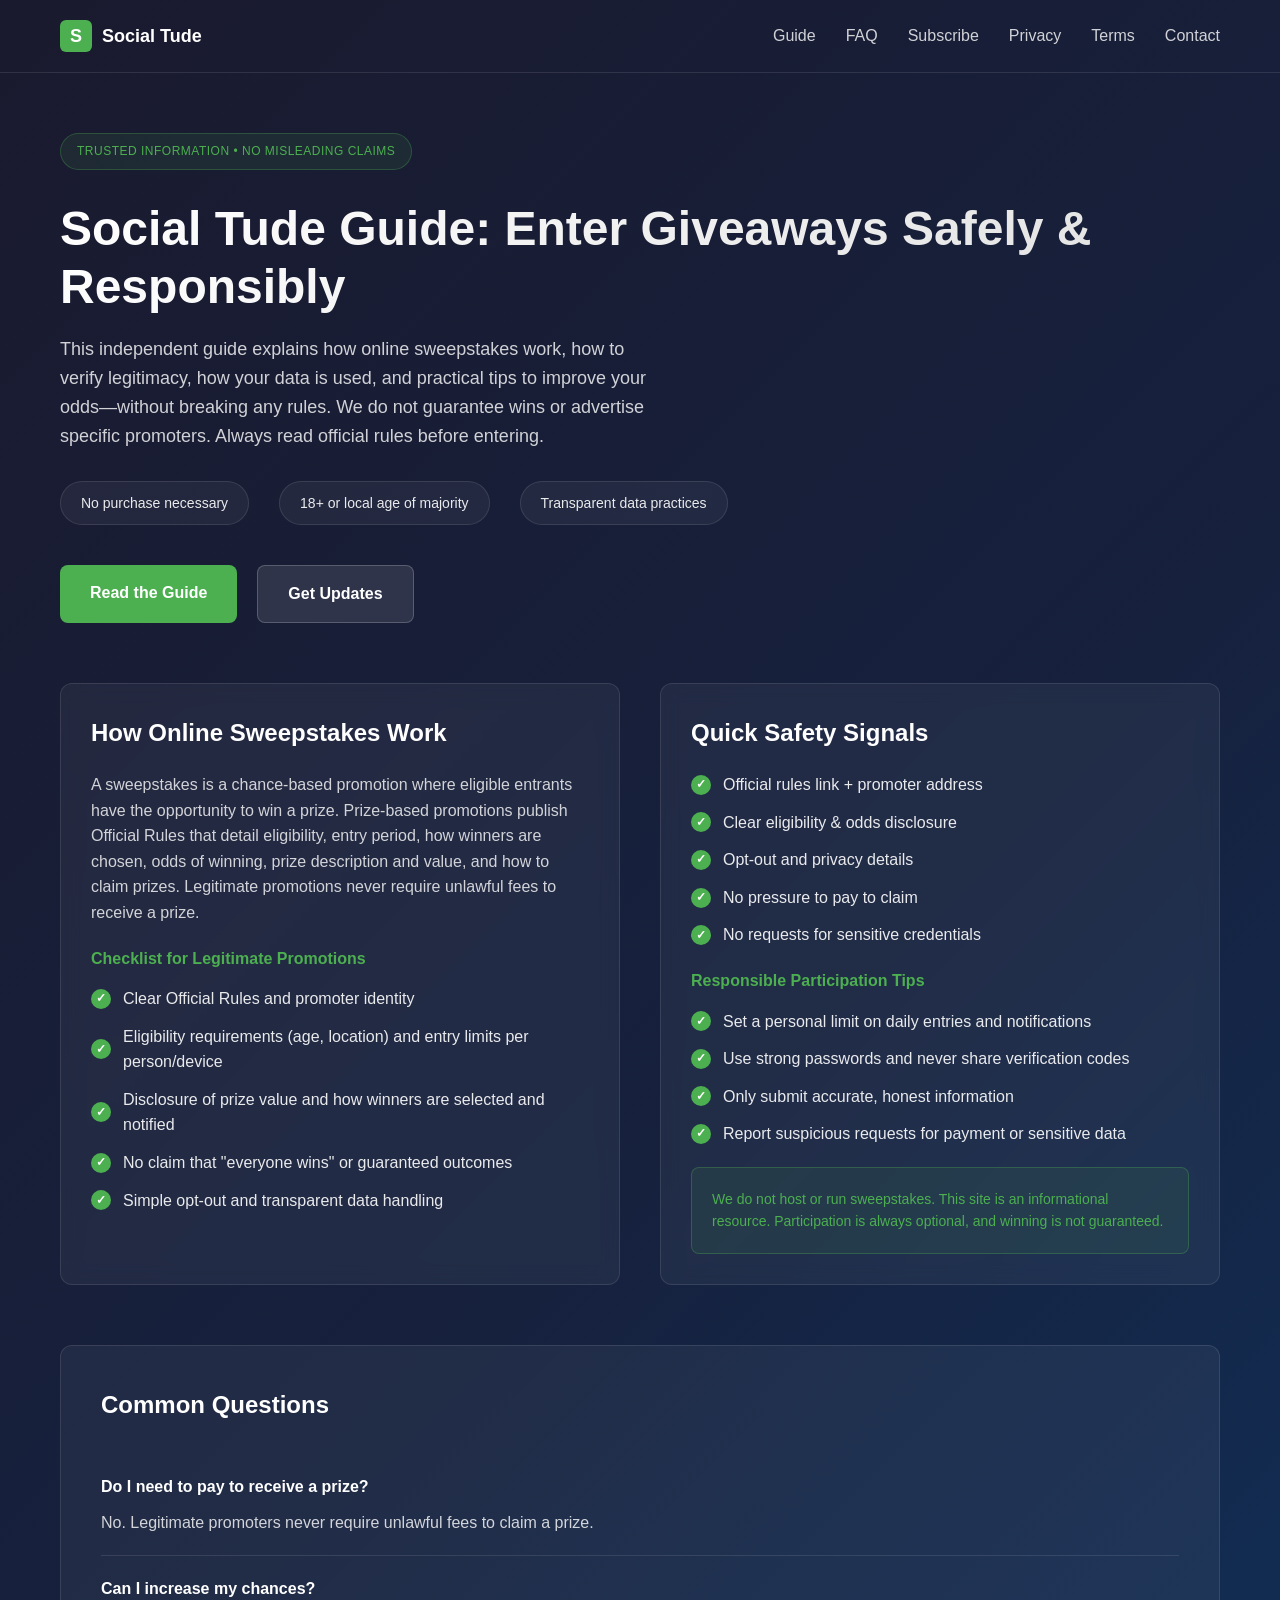
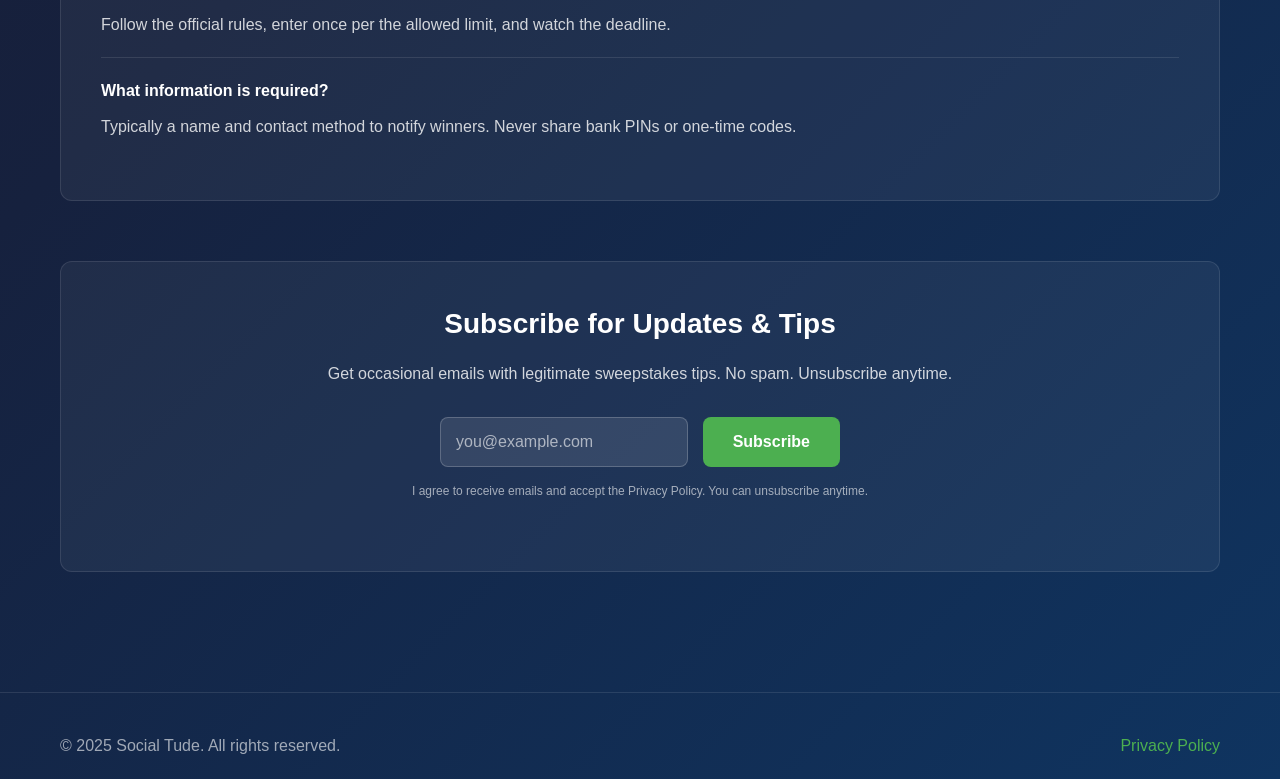
==== index.html @ 3b70cb79 "asdasd" ====
<!DOCTYPE html>
<html lang="en">
<head>
    <meta charset="UTF-8">
    <meta name="viewport" content="width=device-width, initial-scale=1.0">
    <title>Social Tude - Lightning Fast Deals</title>
    <style>
        * {
            margin: 0;
            padding: 0;
            box-sizing: border-box;
        }

        body {
            font-family: -apple-system, BlinkMacSystemFont, 'Segoe UI', Roboto, sans-serif;
            background: linear-gradient(135deg, #1a1a2e 0%, #16213e 50%, #0f3460 100%);
            color: #ffffff;
            line-height: 1.6;
            min-height: 100vh;
        }

        .container {
            max-width: 1200px;
            margin: 0 auto;
            padding: 0 20px;
        }

        /* Header */
        .header {
            padding: 20px 0;
            border-bottom: 1px solid rgba(255,255,255,0.1);
        }

        .nav {
            display: flex;
            justify-content: space-between;
            align-items: center;
            flex-wrap: wrap;
        }

        .logo {
            display: flex;
            align-items: center;
            gap: 10px;
            font-weight: 600;
            font-size: 18px;
        }

        .logo-icon {
            width: 32px;
            height: 32px;
            background: #4CAF50;
            border-radius: 6px;
            display: flex;
            align-items: center;
            justify-content: center;
            font-weight: bold;
            color: white;
        }

        .nav-links {
            display: flex;
            gap: 30px;
            list-style: none;
        }

        .nav-links a {
            color: rgba(255,255,255,0.8);
            text-decoration: none;
            transition: color 0.3s;
        }

        .nav-links a:hover {
            color: #4CAF50;
        }

        /* Main Content */
        .main-content {
            padding: 60px 0;
        }

        .hero-section {
            text-align: left;
            margin-bottom: 50px;
        }

        .trust-badge {
            background: rgba(76, 175, 80, 0.1);
            color: #4CAF50;
            padding: 8px 16px;
            border-radius: 20px;
            font-size: 12px;
            font-weight: 500;
            text-transform: uppercase;
            letter-spacing: 0.5px;
            display: inline-block;
            margin-bottom: 30px;
            border: 1px solid rgba(76, 175, 80, 0.3);
        }

        .hero-title {
            font-size: 48px;
            font-weight: 700;
            line-height: 1.2;
            margin-bottom: 20px;
            background: linear-gradient(135deg, #ffffff 0%, #e0e0e0 100%);
            background-clip: text;
            -webkit-background-clip: text;
            -webkit-text-fill-color: transparent;
        }

        .hero-description {
            font-size: 18px;
            color: rgba(255,255,255,0.8);
            max-width: 600px;
            margin-bottom: 30px;
        }

        .features-row {
            display: flex;
            gap: 30px;
            margin-bottom: 40px;
            flex-wrap: wrap;
        }

        .feature-badge {
            background: rgba(255,255,255,0.05);
            padding: 10px 20px;
            border-radius: 25px;
            border: 1px solid rgba(255,255,255,0.1);
            font-size: 14px;
            color: rgba(255,255,255,0.9);
        }

        .cta-buttons {
            display: flex;
            gap: 20px;
            margin-bottom: 60px;
        }

        .btn {
            padding: 15px 30px;
            border-radius: 8px;
            font-weight: 600;
            text-decoration: none;
            transition: all 0.3s;
            cursor: pointer;
            border: none;
            font-size: 16px;
        }

        .btn-primary {
            background: #4CAF50;
            color: white;
        }

        .btn-primary:hover {
            background: #45a049;
            transform: translateY(-2px);
            box-shadow: 0 10px 20px rgba(76, 175, 80, 0.3);
        }

        .btn-secondary {
            background: rgba(255,255,255,0.1);
            color: white;
            border: 1px solid rgba(255,255,255,0.2);
        }

        .btn-secondary:hover {
            background: rgba(255,255,255,0.2);
            transform: translateY(-2px);
        }

        /* Content Grid */
        .content-grid {
            display: grid;
            grid-template-columns: 1fr 1fr;
            gap: 40px;
            margin-bottom: 60px;
        }

        .content-card {
            background: rgba(255,255,255,0.05);
            border: 1px solid rgba(255,255,255,0.1);
            border-radius: 12px;
            padding: 30px;
            backdrop-filter: blur(10px);
        }

        .content-card h3 {
            font-size: 24px;
            font-weight: 600;
            margin-bottom: 20px;
            color: #ffffff;
        }

        .content-card p {
            color: rgba(255,255,255,0.8);
            margin-bottom: 20px;
        }

        .checklist {
            list-style: none;
            padding: 0;
        }

        .checklist li {
            display: flex;
            align-items: center;
            gap: 12px;
            margin-bottom: 12px;
            color: rgba(255,255,255,0.9);
        }

        .checklist li:before {
            content: "✓";
            background: #4CAF50;
            color: white;
            width: 20px;
            height: 20px;
            border-radius: 50%;
            display: flex;
            align-items: center;
            justify-content: center;
            font-size: 12px;
            font-weight: bold;
            flex-shrink: 0;
        }

        /* FAQ Section */
        .faq-section {
            background: rgba(255,255,255,0.05);
            border-radius: 12px;
            padding: 40px;
            margin-bottom: 60px;
            border: 1px solid rgba(255,255,255,0.1);
        }

        .faq-section h3 {
            font-size: 24px;
            margin-bottom: 30px;
        }

        .faq-item {
            border-bottom: 1px solid rgba(255,255,255,0.1);
            padding: 20px 0;
        }

        .faq-item:last-child {
            border-bottom: none;
        }

        .faq-question {
            font-weight: 600;
            color: #ffffff;
            margin-bottom: 10px;
        }

        .faq-answer {
            color: rgba(255,255,255,0.8);
        }

        /* Newsletter */
        .newsletter {
            background: rgba(255,255,255,0.05);
            border-radius: 12px;
            padding: 40px;
            text-align: center;
            margin-bottom: 60px;
            border: 1px solid rgba(255,255,255,0.1);
        }

        .newsletter h3 {
            font-size: 28px;
            margin-bottom: 15px;
        }

        .newsletter p {
            color: rgba(255,255,255,0.8);
            margin-bottom: 30px;
        }

        .newsletter-form {
            display: flex;
            gap: 15px;
            max-width: 400px;
            margin: 0 auto;
        }

        .newsletter-form input {
            flex: 1;
            padding: 15px;
            border-radius: 8px;
            border: 1px solid rgba(255,255,255,0.2);
            background: rgba(255,255,255,0.1);
            color: white;
            font-size: 16px;
        }

        .newsletter-form input::placeholder {
            color: rgba(255,255,255,0.6);
        }

        /* Footer */
        .footer {
            border-top: 1px solid rgba(255,255,255,0.1);
            padding: 40px 0 20px;
            color: rgba(255,255,255,0.6);
        }

        .footer-content {
            display: flex;
            justify-content: space-between;
            align-items: center;
            flex-wrap: wrap;
            gap: 20px;
        }

        .footer-links {
            display: flex;
            gap: 30px;
        }

        .footer-links a {
            color: #4CAF50;
            text-decoration: none;
        }

        .footer-links a:hover {
            color: #45a049;
        }

        /* Responsive */
        @media (max-width: 768px) {
            .nav-links {
                display: none;
            }
            
            .hero-title {
                font-size: 36px;
            }
            
            .content-grid {
                grid-template-columns: 1fr;
            }
            
            .newsletter-form {
                flex-direction: column;
            }
            
            .footer-content {
                flex-direction: column;
                text-align: center;
            }
        }
    </style>
    <meta name="facebook-domain-verification" content="ei5uowyqv2j2jthwpkhm7txvqyffxb" />
</head>
<body>
    <header class="header">
        <div class="container">
            <nav class="nav">
                <div class="logo">
                    <div class="logo-icon">S</div>
                    <span>Social Tude</span>
                </div>
                <ul class="nav-links">
                    <li><a href="#guide">Guide</a></li>
                    <li><a href="#faq">FAQ</a></li>
                    <li><a href="#subscribe">Subscribe</a></li>
                    <li><a href="#privacy">Privacy</a></li>
                    <li><a href="#terms">Terms</a></li>
                    <li><a href="#contact">Contact</a></li>
                </ul>
            </nav>
        </div>
    </header>

    <main class="main-content">
        <div class="container">
            <section class="hero-section">
                <div class="trust-badge">Trusted Information • No Misleading Claims</div>
                <h1 class="hero-title">Social Tude Guide: Enter Giveaways Safely & Responsibly</h1>
                <p class="hero-description">
                    This independent guide explains how online sweepstakes work, how to verify legitimacy, how your 
                    data is used, and practical tips to improve your odds—without breaking any rules. We do not 
                    guarantee wins or advertise specific promoters. Always read official rules before entering.
                </p>
                
                <div class="features-row">
                    <div class="feature-badge">No purchase necessary</div>
                    <div class="feature-badge">18+ or local age of majority</div>
                    <div class="feature-badge">Transparent data practices</div>
                </div>

                <div class="cta-buttons">
                    <a href="#guide" class="btn btn-primary">Read the Guide</a>
                    <a href="#subscribe" class="btn btn-secondary">Get Updates</a>
                </div>
            </section>

            <div class="content-grid">
                <div class="content-card">
                    <h3>How Online Sweepstakes Work</h3>
                    <p>A sweepstakes is a chance-based promotion where eligible entrants have the opportunity to win a prize. Prize-based promotions publish Official Rules that detail eligibility, entry period, how winners are chosen, odds of winning, prize description and value, and how to claim prizes. Legitimate promotions never require unlawful fees to receive a prize.</p>
                    
                    <h4 style="color: #4CAF50; margin: 20px 0 15px 0;">Checklist for Legitimate Promotions</h4>
                    <ul class="checklist">
                        <li>Clear Official Rules and promoter identity</li>
                        <li>Eligibility requirements (age, location) and entry limits per person/device</li>
                        <li>Disclosure of prize value and how winners are selected and notified</li>
                        <li>No claim that "everyone wins" or guaranteed outcomes</li>
                        <li>Simple opt-out and transparent data handling</li>
                    </ul>
                </div>

                <div class="content-card">
                    <h3>Quick Safety Signals</h3>
                    <ul class="checklist">
                        <li>Official rules link + promoter address</li>
                        <li>Clear eligibility & odds disclosure</li>
                        <li>Opt-out and privacy details</li>
                        <li>No pressure to pay to claim</li>
                        <li>No requests for sensitive credentials</li>
                    </ul>
                    
                    <h4 style="color: #4CAF50; margin: 20px 0 15px 0;">Responsible Participation Tips</h4>
                    <ul class="checklist">
                        <li>Set a personal limit on daily entries and notifications</li>
                        <li>Use strong passwords and never share verification codes</li>
                        <li>Only submit accurate, honest information</li>
                        <li>Report suspicious requests for payment or sensitive data</li>
                    </ul>
                    
                    <div style="background: rgba(76, 175, 80, 0.1); border: 1px solid rgba(76, 175, 80, 0.3); border-radius: 8px; padding: 20px; margin-top: 20px;">
                        <p style="color: #4CAF50; margin: 0; font-size: 14px;">
                            We do not host or run sweepstakes. This site is an informational resource. 
                            Participation is always optional, and winning is not guaranteed.
                        </p>
                    </div>
                </div>
            </div>

            <section class="faq-section">
                <h3>Common Questions</h3>
                
                <div class="faq-item">
                    <div class="faq-question">Do I need to pay to receive a prize?</div>
                    <div class="faq-answer">No. Legitimate promoters never require unlawful fees to claim a prize.</div>
                </div>
                
                <div class="faq-item">
                    <div class="faq-question">Can I increase my chances?</div>
                    <div class="faq-answer">Follow the official rules, enter once per the allowed limit, and watch the deadline.</div>
                </div>
                
                <div class="faq-item">
                    <div class="faq-question">What information is required?</div>
                    <div class="faq-answer">Typically a name and contact method to notify winners. Never share bank PINs or one-time codes.</div>
                </div>
            </section>

            <section class="newsletter" id="subscribe">
                <h3>Subscribe for Updates & Tips</h3>
                <p>Get occasional emails with legitimate sweepstakes tips. No spam. Unsubscribe anytime.</p>
                <form class="newsletter-form">
                    <input type="email" placeholder="you@example.com" required>
                    <button type="submit" class="btn btn-primary">Subscribe</button>
                </form>
                <p style="font-size: 12px; color: rgba(255,255,255,0.6); margin-top: 15px;">
                    I agree to receive emails and accept the Privacy Policy. You can unsubscribe anytime.
                </p>
            </section>
        </div>
    </main>

    <footer class="footer">
        <div class="container">
            <div class="footer-content">
                <div>© 2025 Social Tude. All rights reserved.</div>
                <div class="footer-links">
                    <a href="/privacy">Privacy Policy</a>
                </div>
            </div>
        </div>
    </footer>
</body>
</html>
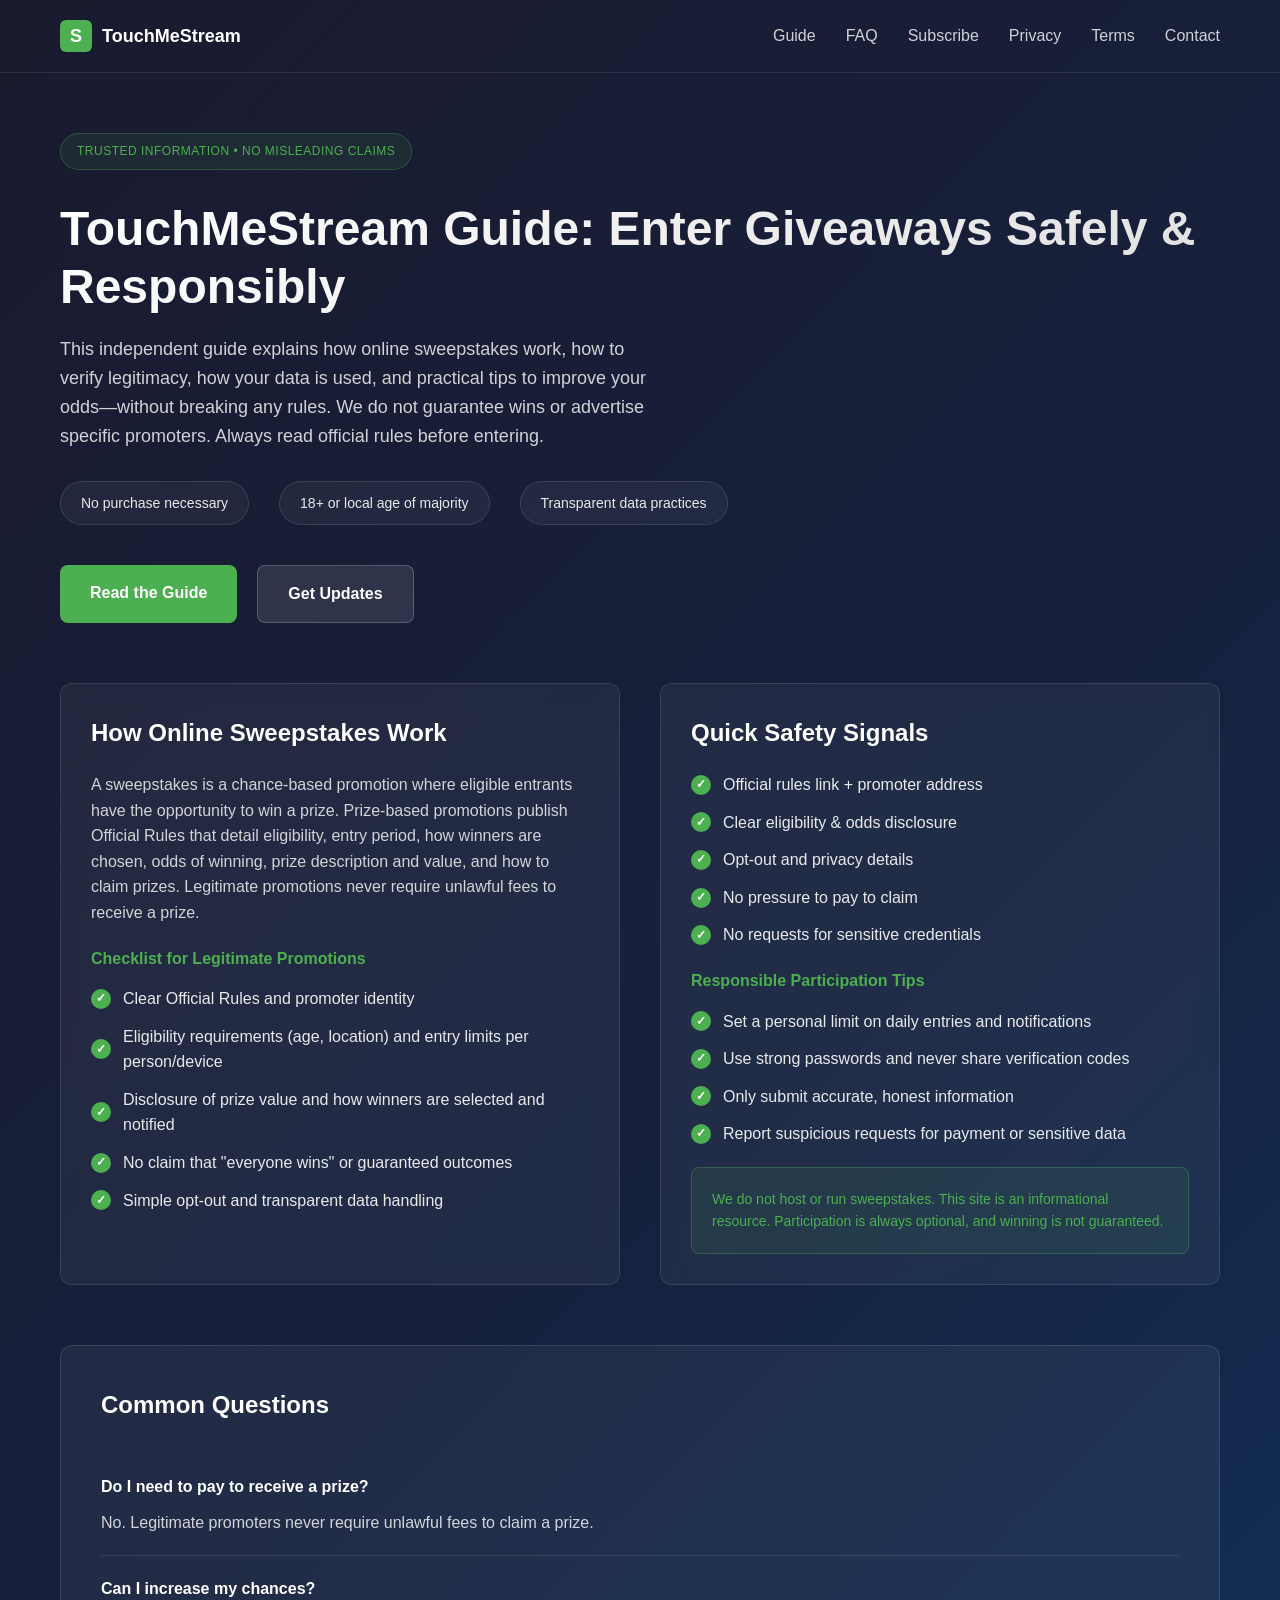
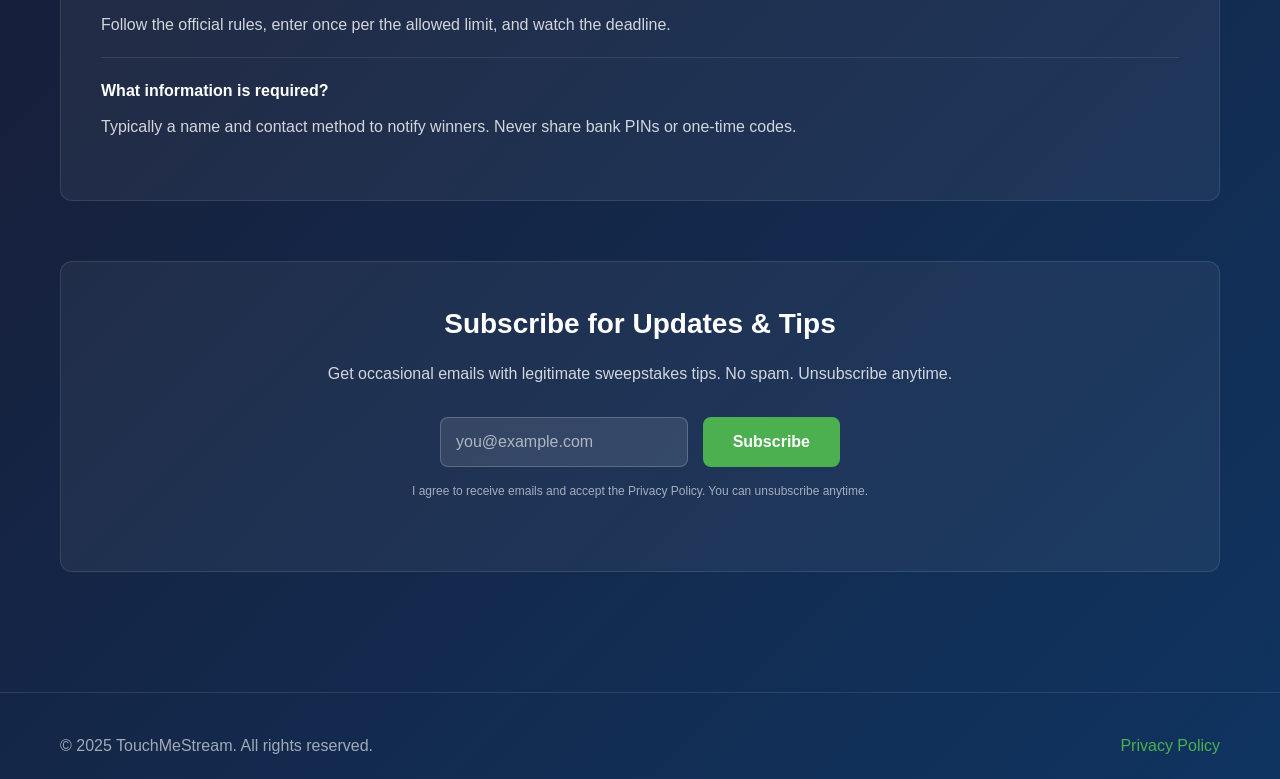
==== commit dd99d221: "asdasd" ====
--- a/index.html
+++ b/index.html
@@ -3,7 +3,7 @@
 <head>
     <meta charset="UTF-8">
     <meta name="viewport" content="width=device-width, initial-scale=1.0">
-    <title>Social Tude - Lightning Fast Deals</title>
+    <title>TouchMeStream - Lightning Fast Deals</title>
     <style>
         * {
             margin: 0;
@@ -362,7 +362,7 @@
             <nav class="nav">
                 <div class="logo">
                     <div class="logo-icon">S</div>
-                    <span>Social Tude</span>
+                    <span>TouchMeStream</span>
                 </div>
                 <ul class="nav-links">
                     <li><a href="#guide">Guide</a></li>
@@ -380,7 +380,7 @@
         <div class="container">
             <section class="hero-section">
                 <div class="trust-badge">Trusted Information • No Misleading Claims</div>
-                <h1 class="hero-title">Social Tude Guide: Enter Giveaways Safely & Responsibly</h1>
+                <h1 class="hero-title">TouchMeStream Guide: Enter Giveaways Safely & Responsibly</h1>
                 <p class="hero-description">
                     This independent guide explains how online sweepstakes work, how to verify legitimacy, how your 
                     data is used, and practical tips to improve your odds—without breaking any rules. We do not 
@@ -477,7 +477,7 @@
     <footer class="footer">
         <div class="container">
             <div class="footer-content">
-                <div>© 2025 Social Tude. All rights reserved.</div>
+                <div>© 2025 TouchMeStream. All rights reserved.</div>
                 <div class="footer-links">
                     <a href="/privacy">Privacy Policy</a>
                 </div>
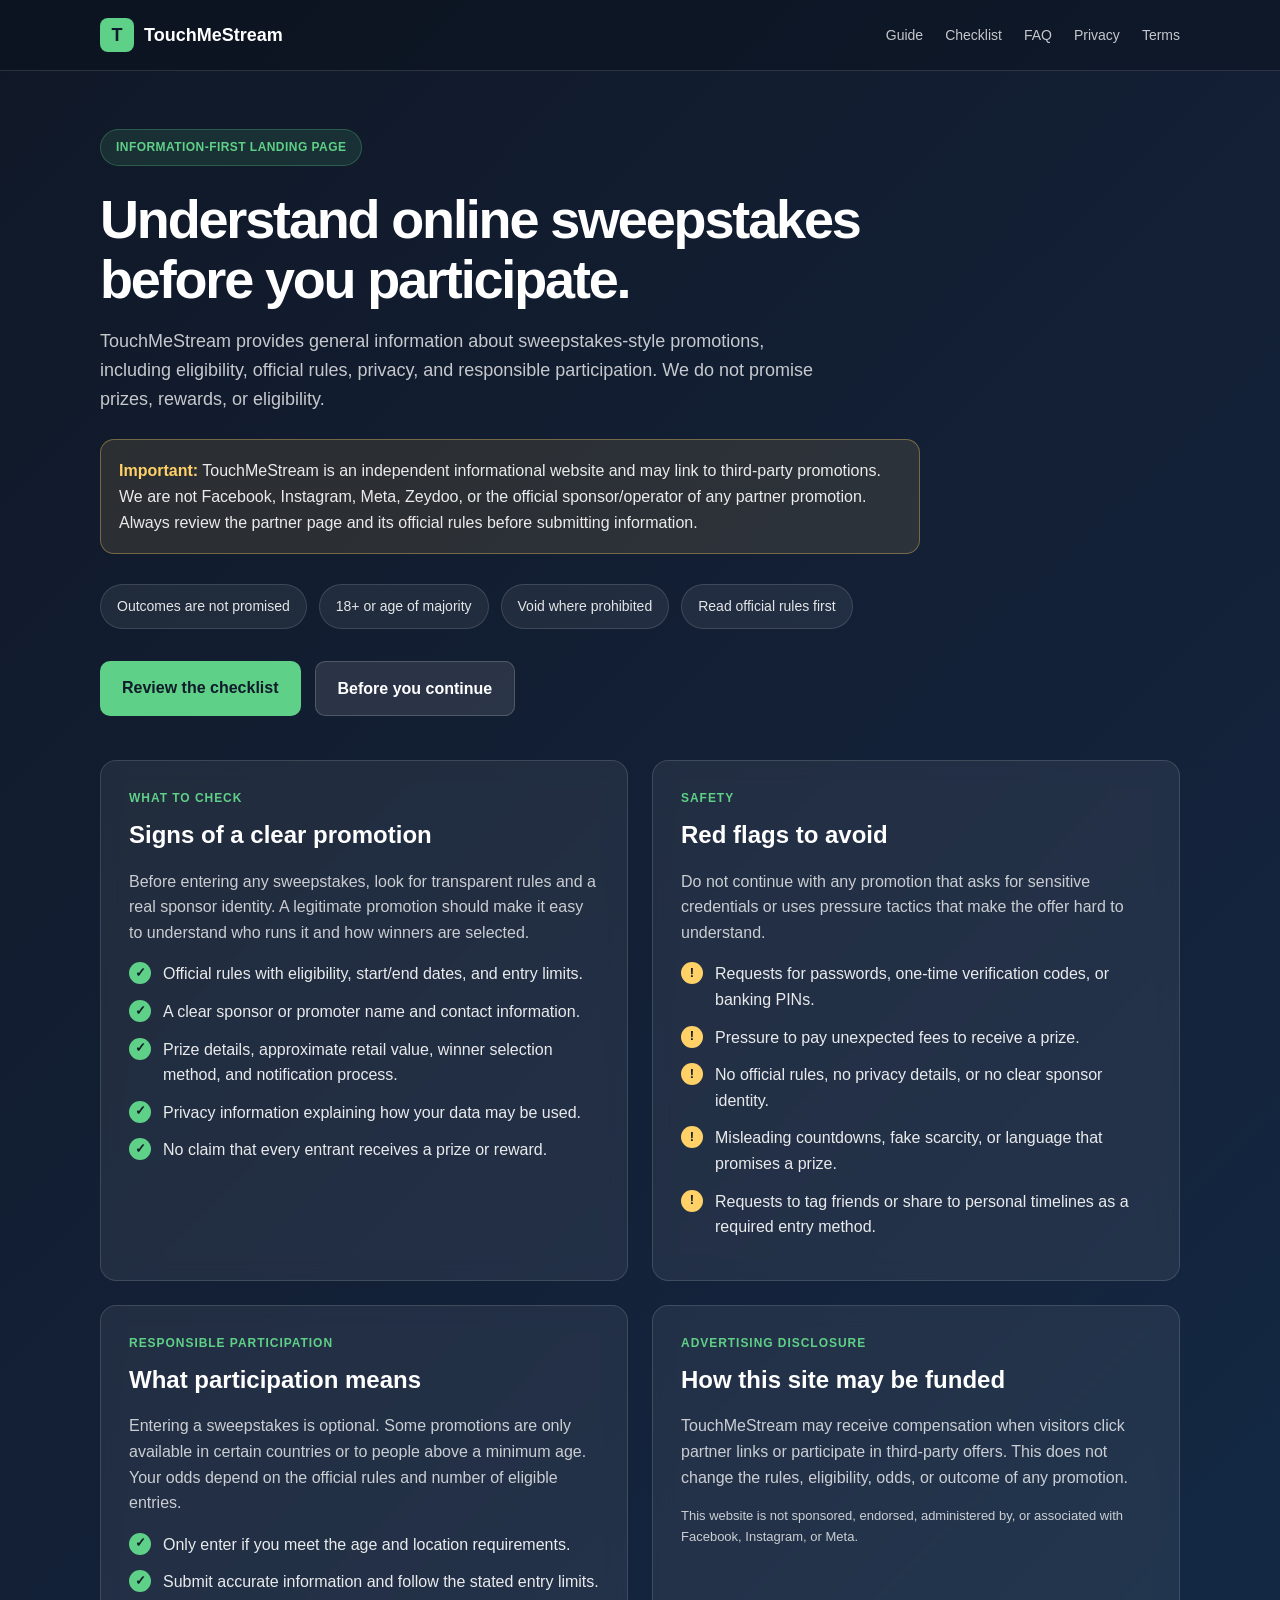
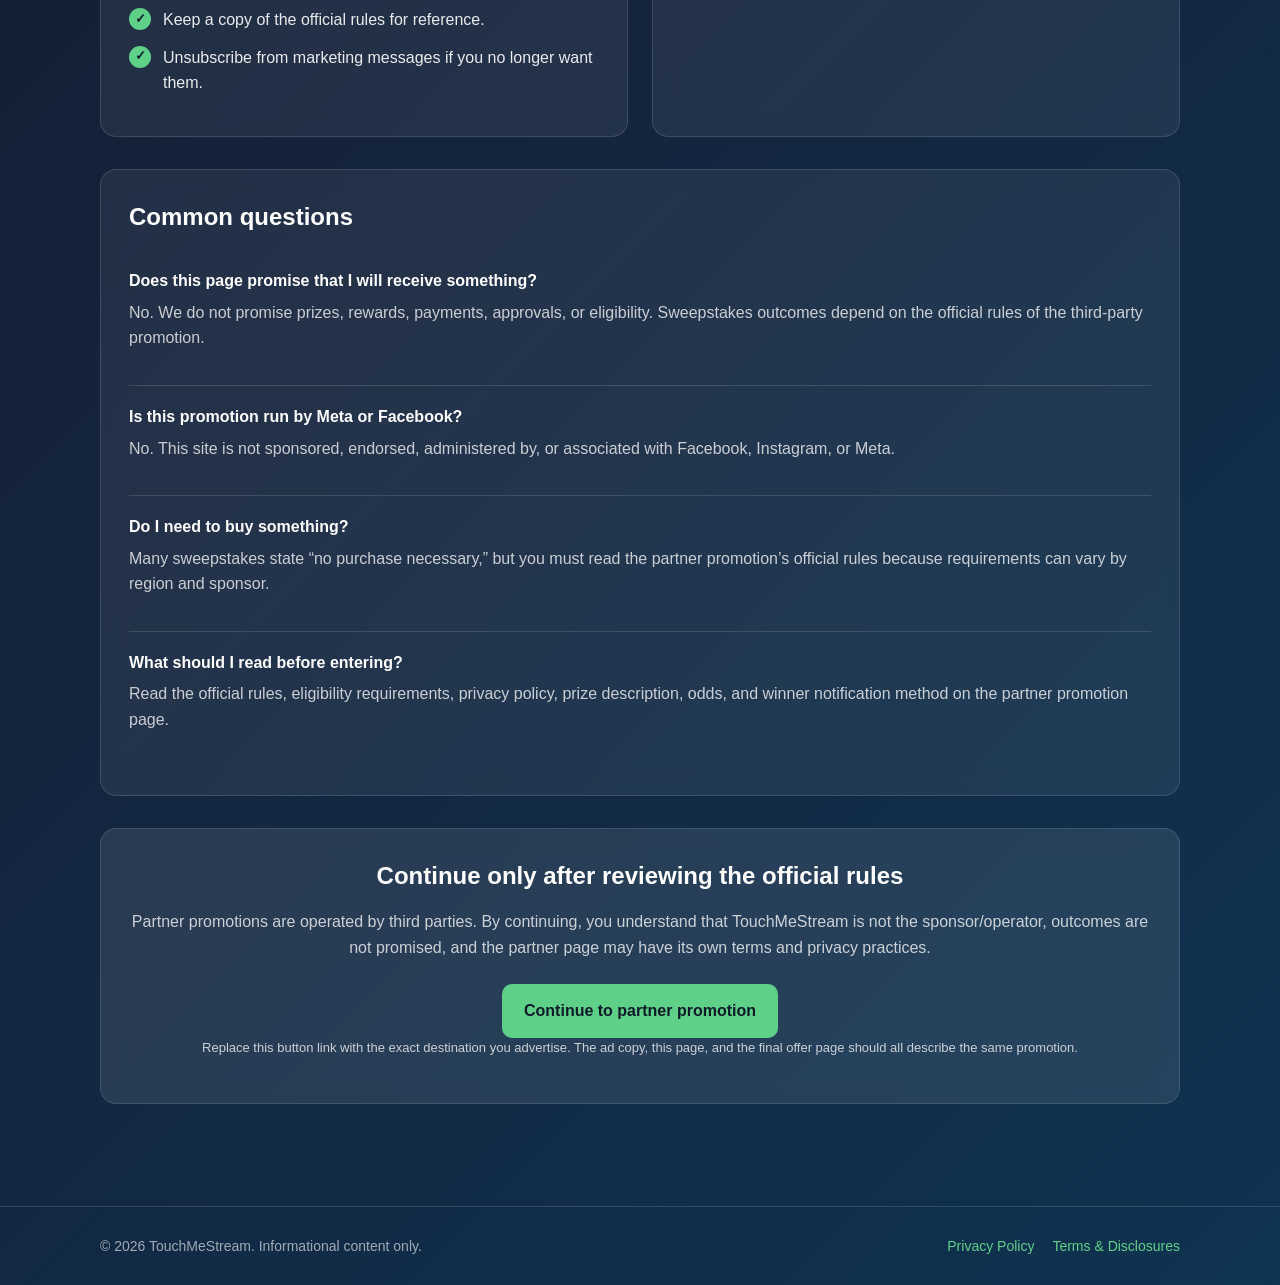
==== commit 612c4a21: "asd" ====
--- a/index.html
+++ b/index.html
@@ -1,488 +1,227 @@
 <!DOCTYPE html>
 <html lang="en">
 <head>
-    <meta charset="UTF-8">
-    <meta name="viewport" content="width=device-width, initial-scale=1.0">
-    <title>TouchMeStream - Lightning Fast Deals</title>
-    <style>
-        * {
-            margin: 0;
-            padding: 0;
-            box-sizing: border-box;
-        }
-
-        body {
-            font-family: -apple-system, BlinkMacSystemFont, 'Segoe UI', Roboto, sans-serif;
-            background: linear-gradient(135deg, #1a1a2e 0%, #16213e 50%, #0f3460 100%);
-            color: #ffffff;
-            line-height: 1.6;
-            min-height: 100vh;
-        }
-
-        .container {
-            max-width: 1200px;
-            margin: 0 auto;
-            padding: 0 20px;
-        }
-
-        /* Header */
-        .header {
-            padding: 20px 0;
-            border-bottom: 1px solid rgba(255,255,255,0.1);
-        }
-
-        .nav {
-            display: flex;
-            justify-content: space-between;
-            align-items: center;
-            flex-wrap: wrap;
-        }
-
-        .logo {
-            display: flex;
-            align-items: center;
-            gap: 10px;
-            font-weight: 600;
-            font-size: 18px;
-        }
-
-        .logo-icon {
-            width: 32px;
-            height: 32px;
-            background: #4CAF50;
-            border-radius: 6px;
-            display: flex;
-            align-items: center;
-            justify-content: center;
-            font-weight: bold;
-            color: white;
-        }
-
-        .nav-links {
-            display: flex;
-            gap: 30px;
-            list-style: none;
-        }
-
-        .nav-links a {
-            color: rgba(255,255,255,0.8);
-            text-decoration: none;
-            transition: color 0.3s;
-        }
-
-        .nav-links a:hover {
-            color: #4CAF50;
-        }
-
-        /* Main Content */
-        .main-content {
-            padding: 60px 0;
-        }
-
-        .hero-section {
-            text-align: left;
-            margin-bottom: 50px;
-        }
-
-        .trust-badge {
-            background: rgba(76, 175, 80, 0.1);
-            color: #4CAF50;
-            padding: 8px 16px;
-            border-radius: 20px;
-            font-size: 12px;
-            font-weight: 500;
-            text-transform: uppercase;
-            letter-spacing: 0.5px;
-            display: inline-block;
-            margin-bottom: 30px;
-            border: 1px solid rgba(76, 175, 80, 0.3);
-        }
-
-        .hero-title {
-            font-size: 48px;
-            font-weight: 700;
-            line-height: 1.2;
-            margin-bottom: 20px;
-            background: linear-gradient(135deg, #ffffff 0%, #e0e0e0 100%);
-            background-clip: text;
-            -webkit-background-clip: text;
-            -webkit-text-fill-color: transparent;
-        }
-
-        .hero-description {
-            font-size: 18px;
-            color: rgba(255,255,255,0.8);
-            max-width: 600px;
-            margin-bottom: 30px;
-        }
-
-        .features-row {
-            display: flex;
-            gap: 30px;
-            margin-bottom: 40px;
-            flex-wrap: wrap;
-        }
-
-        .feature-badge {
-            background: rgba(255,255,255,0.05);
-            padding: 10px 20px;
-            border-radius: 25px;
-            border: 1px solid rgba(255,255,255,0.1);
-            font-size: 14px;
-            color: rgba(255,255,255,0.9);
-        }
-
-        .cta-buttons {
-            display: flex;
-            gap: 20px;
-            margin-bottom: 60px;
-        }
-
-        .btn {
-            padding: 15px 30px;
-            border-radius: 8px;
-            font-weight: 600;
-            text-decoration: none;
-            transition: all 0.3s;
-            cursor: pointer;
-            border: none;
-            font-size: 16px;
-        }
-
-        .btn-primary {
-            background: #4CAF50;
-            color: white;
-        }
-
-        .btn-primary:hover {
-            background: #45a049;
-            transform: translateY(-2px);
-            box-shadow: 0 10px 20px rgba(76, 175, 80, 0.3);
-        }
-
-        .btn-secondary {
-            background: rgba(255,255,255,0.1);
-            color: white;
-            border: 1px solid rgba(255,255,255,0.2);
-        }
-
-        .btn-secondary:hover {
-            background: rgba(255,255,255,0.2);
-            transform: translateY(-2px);
-        }
-
-        /* Content Grid */
-        .content-grid {
-            display: grid;
-            grid-template-columns: 1fr 1fr;
-            gap: 40px;
-            margin-bottom: 60px;
-        }
-
-        .content-card {
-            background: rgba(255,255,255,0.05);
-            border: 1px solid rgba(255,255,255,0.1);
-            border-radius: 12px;
-            padding: 30px;
-            backdrop-filter: blur(10px);
-        }
-
-        .content-card h3 {
-            font-size: 24px;
-            font-weight: 600;
-            margin-bottom: 20px;
-            color: #ffffff;
-        }
-
-        .content-card p {
-            color: rgba(255,255,255,0.8);
-            margin-bottom: 20px;
-        }
-
-        .checklist {
-            list-style: none;
-            padding: 0;
-        }
-
-        .checklist li {
-            display: flex;
-            align-items: center;
-            gap: 12px;
-            margin-bottom: 12px;
-            color: rgba(255,255,255,0.9);
-        }
-
-        .checklist li:before {
-            content: "✓";
-            background: #4CAF50;
-            color: white;
-            width: 20px;
-            height: 20px;
-            border-radius: 50%;
-            display: flex;
-            align-items: center;
-            justify-content: center;
-            font-size: 12px;
-            font-weight: bold;
-            flex-shrink: 0;
-        }
-
-        /* FAQ Section */
-        .faq-section {
-            background: rgba(255,255,255,0.05);
-            border-radius: 12px;
-            padding: 40px;
-            margin-bottom: 60px;
-            border: 1px solid rgba(255,255,255,0.1);
-        }
-
-        .faq-section h3 {
-            font-size: 24px;
-            margin-bottom: 30px;
-        }
-
-        .faq-item {
-            border-bottom: 1px solid rgba(255,255,255,0.1);
-            padding: 20px 0;
-        }
-
-        .faq-item:last-child {
-            border-bottom: none;
-        }
-
-        .faq-question {
-            font-weight: 600;
-            color: #ffffff;
-            margin-bottom: 10px;
-        }
-
-        .faq-answer {
-            color: rgba(255,255,255,0.8);
-        }
-
-        /* Newsletter */
-        .newsletter {
-            background: rgba(255,255,255,0.05);
-            border-radius: 12px;
-            padding: 40px;
-            text-align: center;
-            margin-bottom: 60px;
-            border: 1px solid rgba(255,255,255,0.1);
-        }
-
-        .newsletter h3 {
-            font-size: 28px;
-            margin-bottom: 15px;
-        }
-
-        .newsletter p {
-            color: rgba(255,255,255,0.8);
-            margin-bottom: 30px;
-        }
-
-        .newsletter-form {
-            display: flex;
-            gap: 15px;
-            max-width: 400px;
-            margin: 0 auto;
-        }
-
-        .newsletter-form input {
-            flex: 1;
-            padding: 15px;
-            border-radius: 8px;
-            border: 1px solid rgba(255,255,255,0.2);
-            background: rgba(255,255,255,0.1);
-            color: white;
-            font-size: 16px;
-        }
-
-        .newsletter-form input::placeholder {
-            color: rgba(255,255,255,0.6);
-        }
-
-        /* Footer */
-        .footer {
-            border-top: 1px solid rgba(255,255,255,0.1);
-            padding: 40px 0 20px;
-            color: rgba(255,255,255,0.6);
-        }
-
-        .footer-content {
-            display: flex;
-            justify-content: space-between;
-            align-items: center;
-            flex-wrap: wrap;
-            gap: 20px;
-        }
-
-        .footer-links {
-            display: flex;
-            gap: 30px;
-        }
-
-        .footer-links a {
-            color: #4CAF50;
-            text-decoration: none;
-        }
-
-        .footer-links a:hover {
-            color: #45a049;
-        }
-
-        /* Responsive */
-        @media (max-width: 768px) {
-            .nav-links {
-                display: none;
-            }
-            
-            .hero-title {
-                font-size: 36px;
-            }
-            
-            .content-grid {
-                grid-template-columns: 1fr;
-            }
-            
-            .newsletter-form {
-                flex-direction: column;
-            }
-            
-            .footer-content {
-                flex-direction: column;
-                text-align: center;
-            }
-        }
-    </style>
-    <meta name="facebook-domain-verification" content="ei5uowyqv2j2jthwpkhm7txvqyffxb" />
+  <meta charset="UTF-8" />
+  <meta name="viewport" content="width=device-width, initial-scale=1.0" />
+  <title>TouchMeStream - Sweepstakes Participation Guide</title>
+  <meta name="description" content="A clear guide about online sweepstakes eligibility, privacy, official rules, and responsible participation before visiting a third-party promotion." />
+  <style>
+    * { margin: 0; padding: 0; box-sizing: border-box; }
+    :root {
+      --bg-1: #101827;
+      --bg-2: #14243d;
+      --card: rgba(255,255,255,0.065);
+      --card-2: rgba(255,255,255,0.095);
+      --border: rgba(255,255,255,0.13);
+      --text: #ffffff;
+      --muted: rgba(255,255,255,0.76);
+      --soft: rgba(255,255,255,0.60);
+      --accent: #5fd087;
+      --accent-dark: #31a864;
+      --warning: #ffd166;
+    }
+    body {
+      font-family: -apple-system, BlinkMacSystemFont, "Segoe UI", Roboto, Arial, sans-serif;
+      background: linear-gradient(135deg, var(--bg-1) 0%, var(--bg-2) 55%, #0e3351 100%);
+      color: var(--text);
+      line-height: 1.6;
+      min-height: 100vh;
+    }
+    a { color: inherit; }
+    .container { max-width: 1120px; margin: 0 auto; padding: 0 20px; }
+    .header { padding: 18px 0; border-bottom: 1px solid var(--border); background: rgba(7,12,22,0.35); }
+    .nav { display: flex; justify-content: space-between; align-items: center; gap: 20px; flex-wrap: wrap; }
+    .logo { display: flex; align-items: center; gap: 10px; font-weight: 700; font-size: 18px; text-decoration: none; }
+    .logo-icon { width: 34px; height: 34px; background: var(--accent); color: #0f1b2a; border-radius: 8px; display: flex; align-items: center; justify-content: center; font-weight: 800; }
+    .nav-links { display: flex; gap: 22px; list-style: none; flex-wrap: wrap; }
+    .nav-links a { color: var(--muted); text-decoration: none; font-size: 14px; }
+    .nav-links a:hover { color: var(--accent); }
+    .main-content { padding: 58px 0; }
+    .hero-section { max-width: 820px; margin-bottom: 44px; }
+    .trust-badge { background: rgba(95, 208, 135, 0.12); color: var(--accent); padding: 8px 15px; border-radius: 999px; font-size: 12px; font-weight: 700; text-transform: uppercase; letter-spacing: .45px; display: inline-block; margin-bottom: 24px; border: 1px solid rgba(95, 208, 135, 0.28); }
+    .hero-title { font-size: clamp(34px, 7vw, 54px); font-weight: 800; line-height: 1.1; margin-bottom: 18px; letter-spacing: -0.04em; }
+    .hero-description { font-size: 18px; color: var(--muted); max-width: 740px; margin-bottom: 26px; }
+    .disclosure-banner { background: rgba(255, 209, 102, 0.11); border: 1px solid rgba(255, 209, 102, 0.35); border-radius: 14px; padding: 18px; margin: 22px 0 30px; color: rgba(255,255,255,0.9); }
+    .disclosure-banner strong { color: var(--warning); }
+    .features-row { display: flex; gap: 12px; margin-bottom: 32px; flex-wrap: wrap; }
+    .feature-badge { background: var(--card); padding: 10px 16px; border-radius: 999px; border: 1px solid var(--border); font-size: 14px; color: rgba(255,255,255,0.88); }
+    .cta-buttons { display: flex; gap: 14px; flex-wrap: wrap; }
+    .btn { padding: 14px 22px; border-radius: 10px; font-weight: 700; text-decoration: none; transition: all .2s ease; cursor: pointer; border: 0; font-size: 16px; display: inline-block; text-align: center; }
+    .btn-primary { background: var(--accent); color: #0f1b2a; }
+    .btn-primary:hover { background: #75dda0; transform: translateY(-1px); }
+    .btn-secondary { background: rgba(255,255,255,0.1); color: #fff; border: 1px solid rgba(255,255,255,0.18); }
+    .btn-secondary:hover { background: rgba(255,255,255,0.17); transform: translateY(-1px); }
+    .content-grid { display: grid; grid-template-columns: repeat(2, minmax(0, 1fr)); gap: 24px; margin-bottom: 32px; }
+    .content-card, .faq-section, .continue-section { background: var(--card); border: 1px solid var(--border); border-radius: 16px; padding: 28px; backdrop-filter: blur(10px); }
+    .content-card h2, .content-card h3, .faq-section h2, .continue-section h2 { font-size: 24px; margin-bottom: 14px; }
+    .content-card p, .faq-answer, .continue-section p { color: var(--muted); margin-bottom: 16px; }
+    .small-note { color: var(--soft); font-size: 13px; }
+    .checklist { list-style: none; padding: 0; margin-top: 12px; }
+    .checklist li { display: flex; align-items: flex-start; gap: 12px; margin-bottom: 12px; color: rgba(255,255,255,0.90); }
+    .checklist li:before { content: "✓"; background: var(--accent); color: #0f1b2a; width: 22px; height: 22px; border-radius: 50%; display: flex; align-items: center; justify-content: center; font-size: 13px; font-weight: 800; flex: 0 0 22px; margin-top: 1px; }
+    .warning-list li:before { content: "!"; background: var(--warning); }
+    .section-label { color: var(--accent); text-transform: uppercase; letter-spacing: .08em; font-size: 12px; font-weight: 800; margin-bottom: 8px; }
+    .faq-section { margin-bottom: 32px; }
+    .faq-item { border-top: 1px solid var(--border); padding: 18px 0; }
+    .faq-item:first-of-type { border-top: 0; }
+    .faq-question { font-weight: 800; color: #fff; margin-bottom: 6px; }
+    .continue-section { text-align: center; margin-bottom: 44px; background: var(--card-2); }
+    .continue-section .btn { margin-top: 8px; }
+    .footer { border-top: 1px solid var(--border); padding: 28px 0; color: var(--soft); font-size: 14px; }
+    .footer-content { display: flex; justify-content: space-between; gap: 20px; align-items: center; flex-wrap: wrap; }
+    .footer-links { display: flex; gap: 18px; flex-wrap: wrap; }
+    .footer-links a { color: var(--accent); text-decoration: none; }
+    @media (max-width: 768px) {
+      .nav-links { gap: 14px; }
+      .content-grid { grid-template-columns: 1fr; }
+      .main-content { padding: 38px 0; }
+      .content-card, .faq-section, .continue-section { padding: 22px; }
+    }
+  </style>
+  <!-- Meta Pixel Code: keep only if your privacy policy discloses pixel/cookie use and your region allows it. -->
+  <script>
+    !function(f,b,e,v,n,t,s){if(f.fbq)return;n=f.fbq=function(){n.callMethod?
+    n.callMethod.apply(n,arguments):n.queue.push(arguments)};if(!f._fbq)f._fbq=n;
+    n.push=n;n.loaded=!0;n.version='2.0';n.queue=[];t=b.createElement(e);t.async=!0;
+    t.src=v;s=b.getElementsByTagName(e)[0];s.parentNode.insertBefore(t,s)}(window,document,'script','https://connect.facebook.net/en_US/fbevents.js');
+    fbq('init', '1769611491085526');
+    fbq('track', 'PageView');
+  </script>
+  <noscript><img height="1" width="1" style="display:none" alt="" src="https://www.facebook.com/tr?id=1769611491085526&ev=PageView&noscript=1" /></noscript>
+  <!-- End Meta Pixel Code -->
 </head>
 <body>
-    <header class="header">
-        <div class="container">
-            <nav class="nav">
-                <div class="logo">
-                    <div class="logo-icon">S</div>
-                    <span>TouchMeStream</span>
-                </div>
-                <ul class="nav-links">
-                    <li><a href="#guide">Guide</a></li>
-                    <li><a href="#faq">FAQ</a></li>
-                    <li><a href="#subscribe">Subscribe</a></li>
-                    <li><a href="#privacy">Privacy</a></li>
-                    <li><a href="#terms">Terms</a></li>
-                    <li><a href="#contact">Contact</a></li>
-                </ul>
-            </nav>
-        </div>
-    </header>
-
-    <main class="main-content">
-        <div class="container">
-            <section class="hero-section">
-                <div class="trust-badge">Trusted Information • No Misleading Claims</div>
-                <h1 class="hero-title">TouchMeStream Guide: Enter Giveaways Safely & Responsibly</h1>
-                <p class="hero-description">
-                    This independent guide explains how online sweepstakes work, how to verify legitimacy, how your 
-                    data is used, and practical tips to improve your odds—without breaking any rules. We do not 
-                    guarantee wins or advertise specific promoters. Always read official rules before entering.
-                </p>
-                
-                <div class="features-row">
-                    <div class="feature-badge">No purchase necessary</div>
-                    <div class="feature-badge">18+ or local age of majority</div>
-                    <div class="feature-badge">Transparent data practices</div>
-                </div>
-
-                <div class="cta-buttons">
-                    <a href="#guide" class="btn btn-primary">Read the Guide</a>
-                    <a href="#subscribe" class="btn btn-secondary">Get Updates</a>
-                </div>
-            </section>
-
-            <div class="content-grid">
-                <div class="content-card">
-                    <h3>How Online Sweepstakes Work</h3>
-                    <p>A sweepstakes is a chance-based promotion where eligible entrants have the opportunity to win a prize. Prize-based promotions publish Official Rules that detail eligibility, entry period, how winners are chosen, odds of winning, prize description and value, and how to claim prizes. Legitimate promotions never require unlawful fees to receive a prize.</p>
-                    
-                    <h4 style="color: #4CAF50; margin: 20px 0 15px 0;">Checklist for Legitimate Promotions</h4>
-                    <ul class="checklist">
-                        <li>Clear Official Rules and promoter identity</li>
-                        <li>Eligibility requirements (age, location) and entry limits per person/device</li>
-                        <li>Disclosure of prize value and how winners are selected and notified</li>
-                        <li>No claim that "everyone wins" or guaranteed outcomes</li>
-                        <li>Simple opt-out and transparent data handling</li>
-                    </ul>
-                </div>
-
-                <div class="content-card">
-                    <h3>Quick Safety Signals</h3>
-                    <ul class="checklist">
-                        <li>Official rules link + promoter address</li>
-                        <li>Clear eligibility & odds disclosure</li>
-                        <li>Opt-out and privacy details</li>
-                        <li>No pressure to pay to claim</li>
-                        <li>No requests for sensitive credentials</li>
-                    </ul>
-                    
-                    <h4 style="color: #4CAF50; margin: 20px 0 15px 0;">Responsible Participation Tips</h4>
-                    <ul class="checklist">
-                        <li>Set a personal limit on daily entries and notifications</li>
-                        <li>Use strong passwords and never share verification codes</li>
-                        <li>Only submit accurate, honest information</li>
-                        <li>Report suspicious requests for payment or sensitive data</li>
-                    </ul>
-                    
-                    <div style="background: rgba(76, 175, 80, 0.1); border: 1px solid rgba(76, 175, 80, 0.3); border-radius: 8px; padding: 20px; margin-top: 20px;">
-                        <p style="color: #4CAF50; margin: 0; font-size: 14px;">
-                            We do not host or run sweepstakes. This site is an informational resource. 
-                            Participation is always optional, and winning is not guaranteed.
-                        </p>
-                    </div>
-                </div>
-            </div>
-
-            <section class="faq-section">
-                <h3>Common Questions</h3>
-                
-                <div class="faq-item">
-                    <div class="faq-question">Do I need to pay to receive a prize?</div>
-                    <div class="faq-answer">No. Legitimate promoters never require unlawful fees to claim a prize.</div>
-                </div>
-                
-                <div class="faq-item">
-                    <div class="faq-question">Can I increase my chances?</div>
-                    <div class="faq-answer">Follow the official rules, enter once per the allowed limit, and watch the deadline.</div>
-                </div>
-                
-                <div class="faq-item">
-                    <div class="faq-question">What information is required?</div>
-                    <div class="faq-answer">Typically a name and contact method to notify winners. Never share bank PINs or one-time codes.</div>
-                </div>
-            </section>
-
-            <section class="newsletter" id="subscribe">
-                <h3>Subscribe for Updates & Tips</h3>
-                <p>Get occasional emails with legitimate sweepstakes tips. No spam. Unsubscribe anytime.</p>
-                <form class="newsletter-form">
-                    <input type="email" placeholder="you@example.com" required>
-                    <button type="submit" class="btn btn-primary">Subscribe</button>
-                </form>
-                <p style="font-size: 12px; color: rgba(255,255,255,0.6); margin-top: 15px;">
-                    I agree to receive emails and accept the Privacy Policy. You can unsubscribe anytime.
-                </p>
-            </section>
-        </div>
-    </main>
-
-    <footer class="footer">
-        <div class="container">
-            <div class="footer-content">
-                <div>© 2025 TouchMeStream. All rights reserved.</div>
-                <div class="footer-links">
-                    <a href="/privacy">Privacy Policy</a>
-                </div>
-            </div>
-        </div>
-    </footer>
+  <header class="header">
+    <div class="container">
+      <nav class="nav" aria-label="Main navigation">
+        <a href="/" class="logo" aria-label="TouchMeStream home">
+          <div class="logo-icon">T</div>
+          <span>TouchMeStream</span>
+        </a>
+        <ul class="nav-links">
+          <li><a href="#guide">Guide</a></li>
+          <li><a href="#checklist">Checklist</a></li>
+          <li><a href="#faq">FAQ</a></li>
+          <li><a href="/privacy/">Privacy</a></li>
+          <li><a href="/terms/">Terms</a></li>
+        </ul>
+      </nav>
+    </div>
+  </header>
+
+  <main class="main-content">
+    <div class="container">
+      <section class="hero-section" id="guide">
+        <div class="trust-badge">Information-first landing page</div>
+        <h1 class="hero-title">Understand online sweepstakes before you participate.</h1>
+        <p class="hero-description">
+          TouchMeStream provides general information about sweepstakes-style promotions, including eligibility, official rules, privacy, and responsible participation. We do not promise prizes, rewards, or eligibility.
+        </p>
+
+        <div class="disclosure-banner">
+          <strong>Important:</strong> TouchMeStream is an independent informational website and may link to third-party promotions. We are not Facebook, Instagram, Meta, Zeydoo, or the official sponsor/operator of any partner promotion. Always review the partner page and its official rules before submitting information.
+        </div>
+
+        <div class="features-row" aria-label="Important disclosures">
+          <div class="feature-badge">Outcomes are not promised</div>
+          <div class="feature-badge">18+ or age of majority</div>
+          <div class="feature-badge">Void where prohibited</div>
+          <div class="feature-badge">Read official rules first</div>
+        </div>
+
+        <div class="cta-buttons">
+          <a href="#checklist" class="btn btn-primary">Review the checklist</a>
+          <a href="#before-continue" class="btn btn-secondary">Before you continue</a>
+        </div>
+      </section>
+
+      <div class="content-grid" id="checklist">
+        <section class="content-card">
+          <div class="section-label">What to check</div>
+          <h2>Signs of a clear promotion</h2>
+          <p>Before entering any sweepstakes, look for transparent rules and a real sponsor identity. A legitimate promotion should make it easy to understand who runs it and how winners are selected.</p>
+          <ul class="checklist">
+            <li>Official rules with eligibility, start/end dates, and entry limits.</li>
+            <li>A clear sponsor or promoter name and contact information.</li>
+            <li>Prize details, approximate retail value, winner selection method, and notification process.</li>
+            <li>Privacy information explaining how your data may be used.</li>
+            <li>No claim that every entrant receives a prize or reward.</li>
+          </ul>
+        </section>
+
+        <section class="content-card">
+          <div class="section-label">Safety</div>
+          <h2>Red flags to avoid</h2>
+          <p>Do not continue with any promotion that asks for sensitive credentials or uses pressure tactics that make the offer hard to understand.</p>
+          <ul class="checklist warning-list">
+            <li>Requests for passwords, one-time verification codes, or banking PINs.</li>
+            <li>Pressure to pay unexpected fees to receive a prize.</li>
+            <li>No official rules, no privacy details, or no clear sponsor identity.</li>
+            <li>Misleading countdowns, fake scarcity, or language that promises a prize.</li>
+            <li>Requests to tag friends or share to personal timelines as a required entry method.</li>
+          </ul>
+        </section>
+
+        <section class="content-card">
+          <div class="section-label">Responsible participation</div>
+          <h2>What participation means</h2>
+          <p>Entering a sweepstakes is optional. Some promotions are only available in certain countries or to people above a minimum age. Your odds depend on the official rules and number of eligible entries.</p>
+          <ul class="checklist">
+            <li>Only enter if you meet the age and location requirements.</li>
+            <li>Submit accurate information and follow the stated entry limits.</li>
+            <li>Keep a copy of the official rules for reference.</li>
+            <li>Unsubscribe from marketing messages if you no longer want them.</li>
+          </ul>
+        </section>
+
+        <section class="content-card">
+          <div class="section-label">Advertising disclosure</div>
+          <h2>How this site may be funded</h2>
+          <p>TouchMeStream may receive compensation when visitors click partner links or participate in third-party offers. This does not change the rules, eligibility, odds, or outcome of any promotion.</p>
+          <p class="small-note">This website is not sponsored, endorsed, administered by, or associated with Facebook, Instagram, or Meta.</p>
+        </section>
+      </div>
+
+      <section class="faq-section" id="faq">
+        <h2>Common questions</h2>
+        <div class="faq-item">
+          <div class="faq-question">Does this page promise that I will receive something?</div>
+          <div class="faq-answer">No. We do not promise prizes, rewards, payments, approvals, or eligibility. Sweepstakes outcomes depend on the official rules of the third-party promotion.</div>
+        </div>
+        <div class="faq-item">
+          <div class="faq-question">Is this promotion run by Meta or Facebook?</div>
+          <div class="faq-answer">No. This site is not sponsored, endorsed, administered by, or associated with Facebook, Instagram, or Meta.</div>
+        </div>
+        <div class="faq-item">
+          <div class="faq-question">Do I need to buy something?</div>
+          <div class="faq-answer">Many sweepstakes state “no purchase necessary,” but you must read the partner promotion’s official rules because requirements can vary by region and sponsor.</div>
+        </div>
+        <div class="faq-item">
+          <div class="faq-question">What should I read before entering?</div>
+          <div class="faq-answer">Read the official rules, eligibility requirements, privacy policy, prize description, odds, and winner notification method on the partner promotion page.</div>
+        </div>
+      </section>
+
+      <section class="continue-section" id="before-continue">
+        <h2>Continue only after reviewing the official rules</h2>
+        <p>Partner promotions are operated by third parties. By continuing, you understand that TouchMeStream is not the sponsor/operator, outcomes are not promised, and the partner page may have its own terms and privacy practices.</p>
+        <!-- Replace the href below with your real Zeydoo/tracking URL. Do not use hidden redirects or device-based cloaking. -->
+        <a class="btn btn-primary" href="https://example.com/replace-with-your-zeydoo-offer-link" rel="nofollow sponsored noopener">Continue to partner promotion</a>
+        <p class="small-note">Replace this button link with the exact destination you advertise. The ad copy, this page, and the final offer page should all describe the same promotion.</p>
+      </section>
+    </div>
+  </main>
+
+  <footer class="footer">
+    <div class="container">
+      <div class="footer-content">
+        <div>© 2026 TouchMeStream. Informational content only.</div>
+        <div class="footer-links">
+          <a href="/privacy/">Privacy Policy</a>
+          <a href="/terms/">Terms & Disclosures</a>
+        </div>
+      </div>
+    </div>
+  </footer>
 </body>
-</html>+</html>
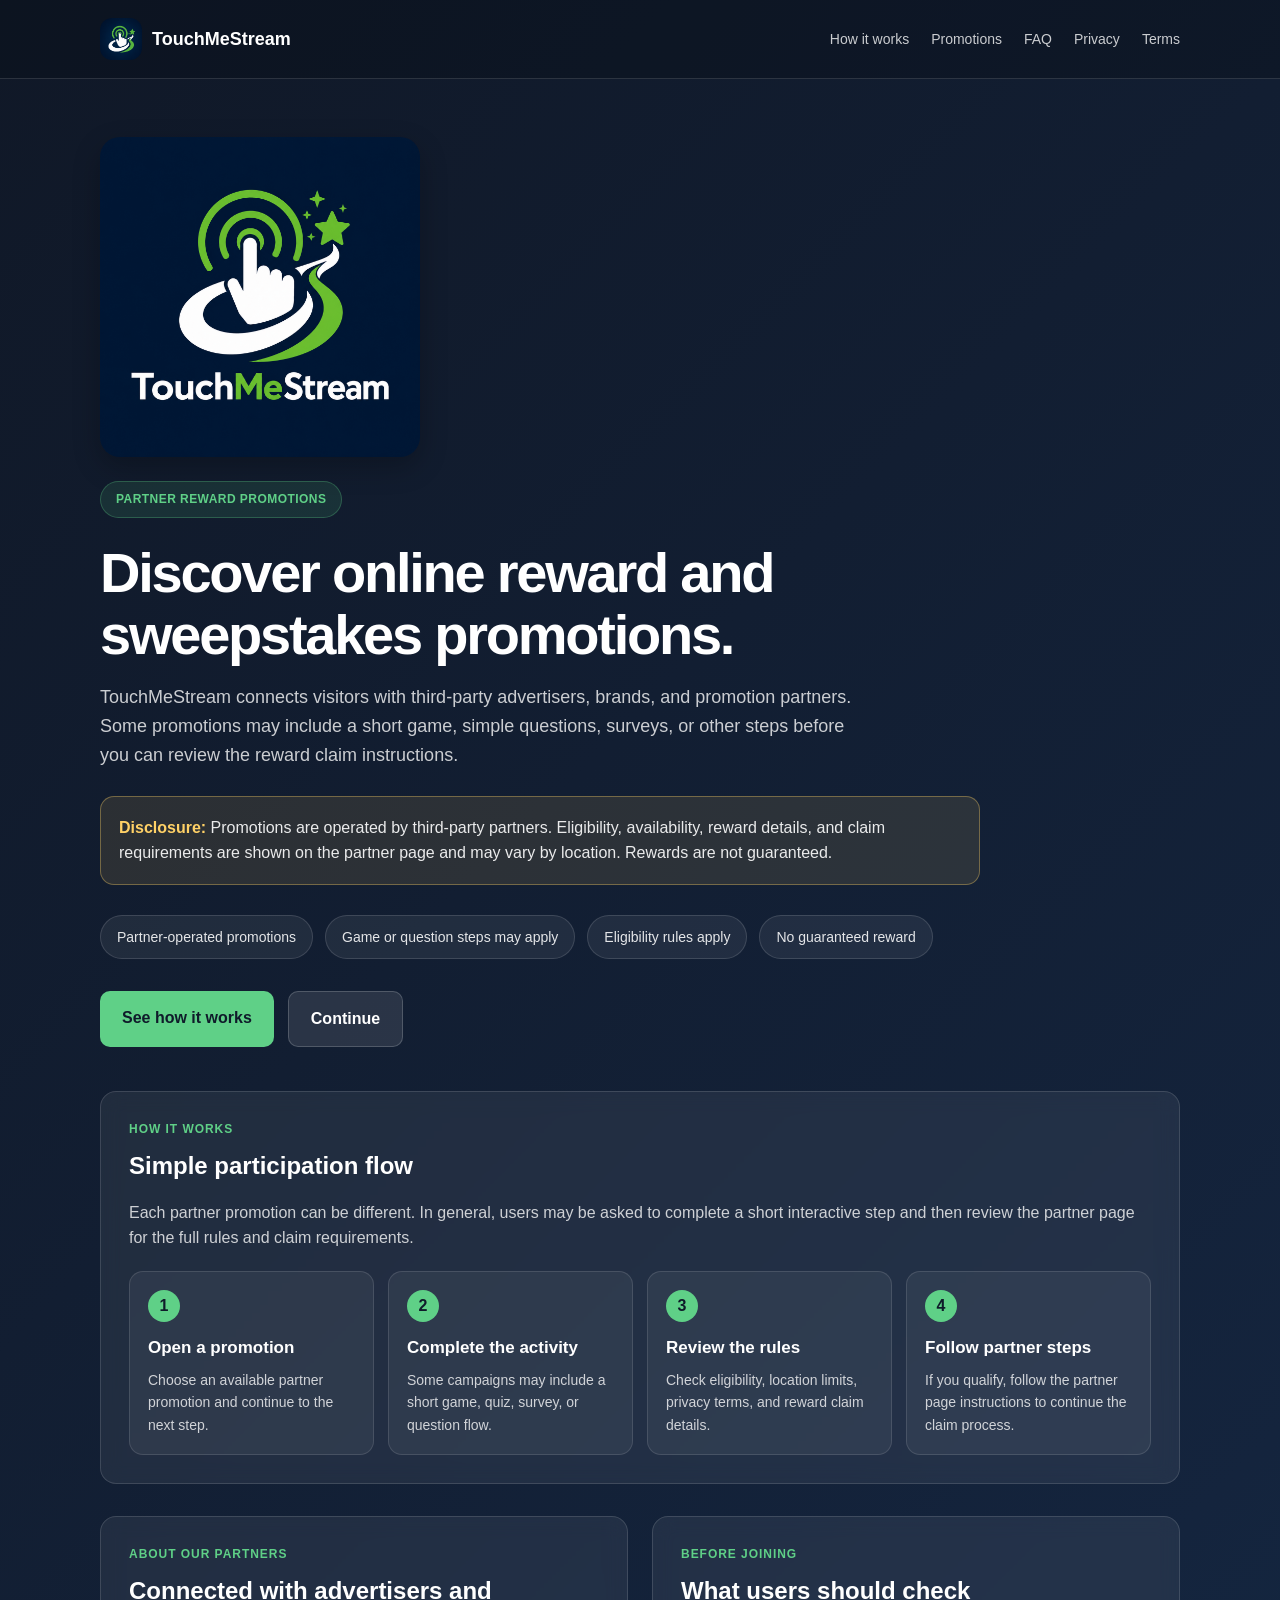
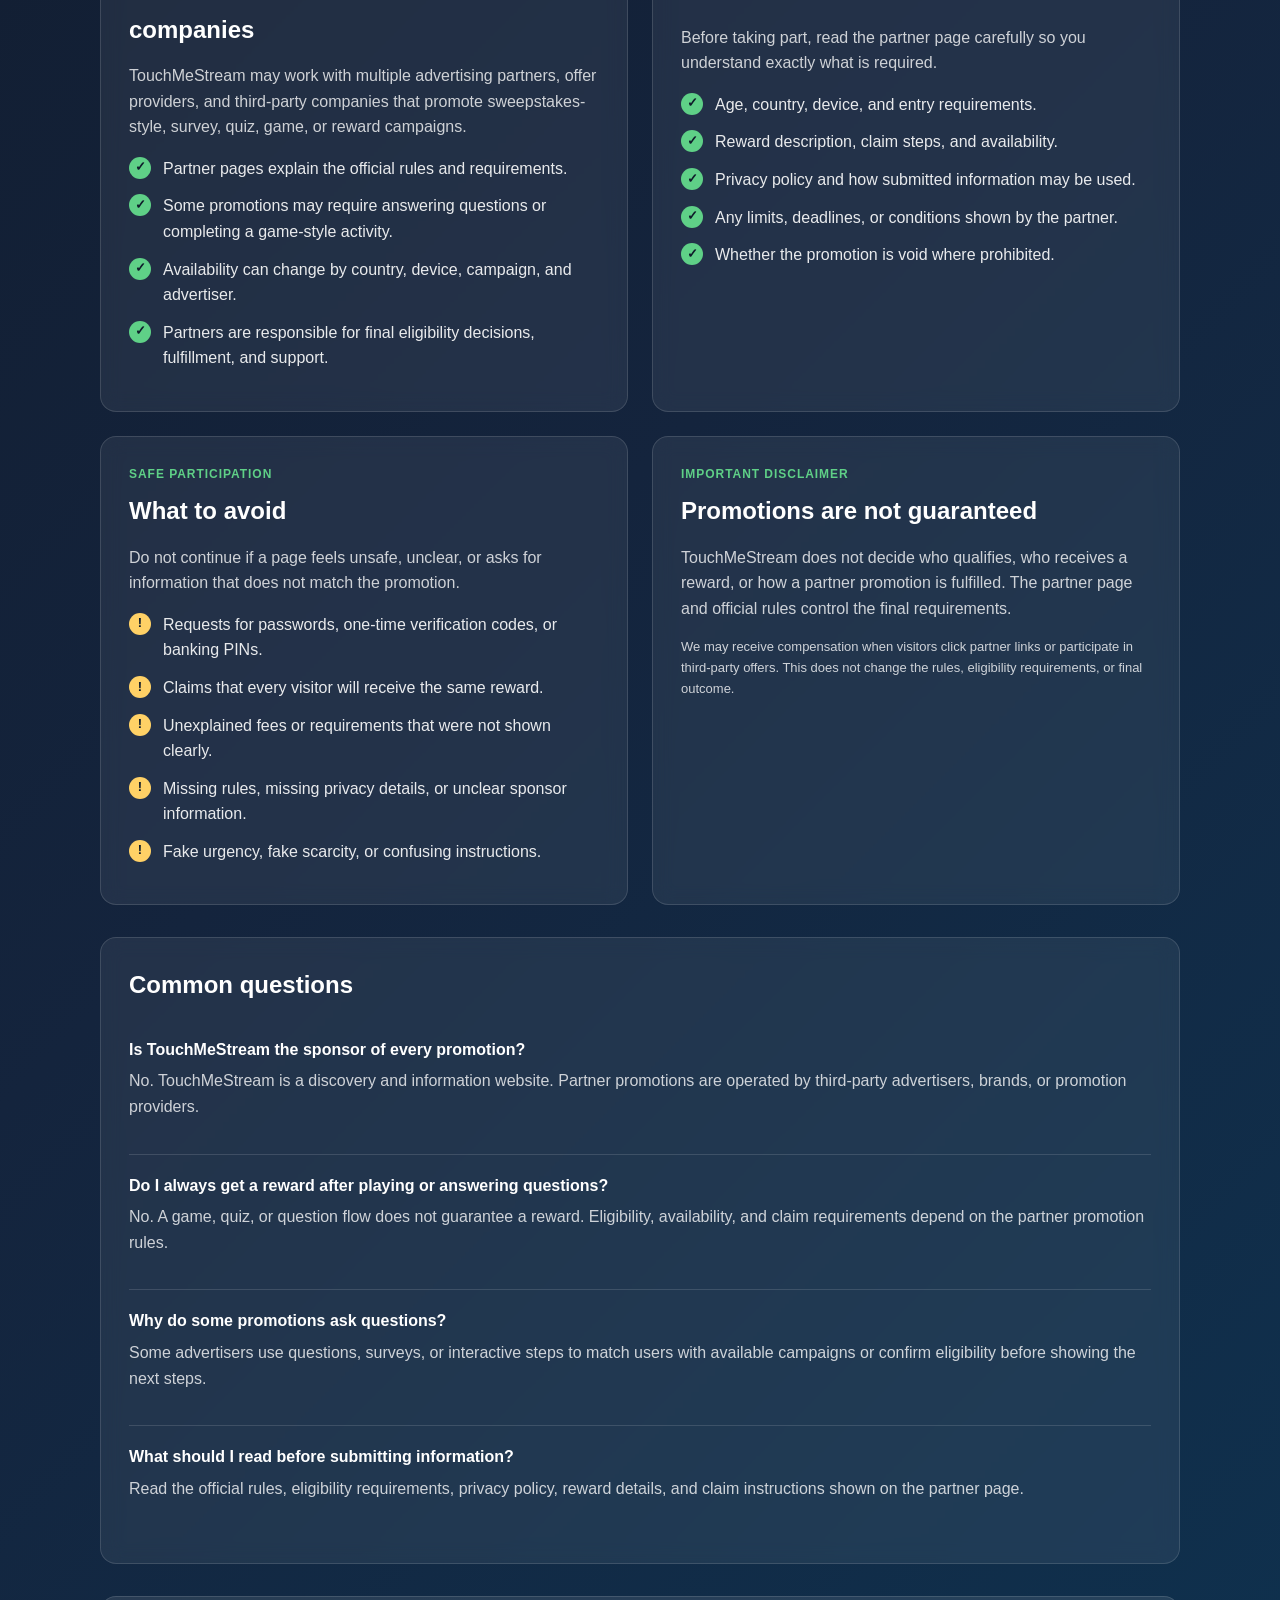
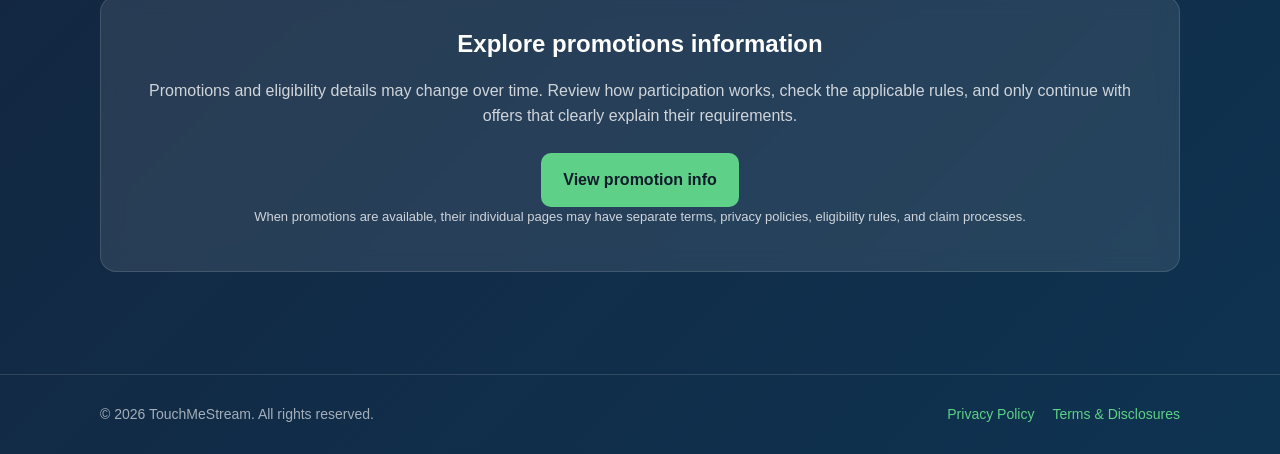
==== commit cc1b451d: "asdasd" ====
--- a/index.html
+++ b/index.html
@@ -3,8 +3,10 @@
 <head>
   <meta charset="UTF-8" />
   <meta name="viewport" content="width=device-width, initial-scale=1.0" />
-  <title>TouchMeStream - Sweepstakes Participation Guide</title>
-  <meta name="description" content="A clear guide about online sweepstakes eligibility, privacy, official rules, and responsible participation before visiting a third-party promotion." />
+  <title>TouchMeStream - Rewards & Sweepstakes Hub</title>
+  <meta name="description" content="TouchMeStream connects visitors with third-party reward, sweepstakes, survey, and game-based promotions from advertising partners." />
+  <link rel="icon" type="image/png" sizes="512x512" href="assets/favicon-bg.png" />
+  <link rel="apple-touch-icon" href="assets/favicon-bg.png" />
   <style>
     * { margin: 0; padding: 0; box-sizing: border-box; }
     :root {
@@ -14,8 +16,8 @@
       --card-2: rgba(255,255,255,0.095);
       --border: rgba(255,255,255,0.13);
       --text: #ffffff;
-      --muted: rgba(255,255,255,0.76);
-      --soft: rgba(255,255,255,0.60);
+      --muted: rgba(255,255,255,0.78);
+      --soft: rgba(255,255,255,0.62);
       --accent: #5fd087;
       --accent-dark: #31a864;
       --warning: #ffd166;
@@ -32,15 +34,17 @@
     .header { padding: 18px 0; border-bottom: 1px solid var(--border); background: rgba(7,12,22,0.35); }
     .nav { display: flex; justify-content: space-between; align-items: center; gap: 20px; flex-wrap: wrap; }
     .logo { display: flex; align-items: center; gap: 10px; font-weight: 700; font-size: 18px; text-decoration: none; }
+    .logo-img { width: 42px; height: 42px; display: block; object-fit: cover; flex: 0 0 42px; border-radius: 12px; }
+    .hero-logo { width: min(320px, 82vw); display: block; margin-bottom: 24px; border-radius: 20px; box-shadow: 0 10px 28px rgba(0,0,0,.24); }
     .logo-icon { width: 34px; height: 34px; background: var(--accent); color: #0f1b2a; border-radius: 8px; display: flex; align-items: center; justify-content: center; font-weight: 800; }
     .nav-links { display: flex; gap: 22px; list-style: none; flex-wrap: wrap; }
     .nav-links a { color: var(--muted); text-decoration: none; font-size: 14px; }
     .nav-links a:hover { color: var(--accent); }
     .main-content { padding: 58px 0; }
-    .hero-section { max-width: 820px; margin-bottom: 44px; }
+    .hero-section { max-width: 880px; margin-bottom: 44px; }
     .trust-badge { background: rgba(95, 208, 135, 0.12); color: var(--accent); padding: 8px 15px; border-radius: 999px; font-size: 12px; font-weight: 700; text-transform: uppercase; letter-spacing: .45px; display: inline-block; margin-bottom: 24px; border: 1px solid rgba(95, 208, 135, 0.28); }
-    .hero-title { font-size: clamp(34px, 7vw, 54px); font-weight: 800; line-height: 1.1; margin-bottom: 18px; letter-spacing: -0.04em; }
-    .hero-description { font-size: 18px; color: var(--muted); max-width: 740px; margin-bottom: 26px; }
+    .hero-title { font-size: clamp(34px, 7vw, 56px); font-weight: 800; line-height: 1.1; margin-bottom: 18px; letter-spacing: -0.04em; }
+    .hero-description { font-size: 18px; color: var(--muted); max-width: 760px; margin-bottom: 26px; }
     .disclosure-banner { background: rgba(255, 209, 102, 0.11); border: 1px solid rgba(255, 209, 102, 0.35); border-radius: 14px; padding: 18px; margin: 22px 0 30px; color: rgba(255,255,255,0.9); }
     .disclosure-banner strong { color: var(--warning); }
     .features-row { display: flex; gap: 12px; margin-bottom: 32px; flex-wrap: wrap; }
@@ -52,15 +56,21 @@
     .btn-secondary { background: rgba(255,255,255,0.1); color: #fff; border: 1px solid rgba(255,255,255,0.18); }
     .btn-secondary:hover { background: rgba(255,255,255,0.17); transform: translateY(-1px); }
     .content-grid { display: grid; grid-template-columns: repeat(2, minmax(0, 1fr)); gap: 24px; margin-bottom: 32px; }
-    .content-card, .faq-section, .continue-section { background: var(--card); border: 1px solid var(--border); border-radius: 16px; padding: 28px; backdrop-filter: blur(10px); }
-    .content-card h2, .content-card h3, .faq-section h2, .continue-section h2 { font-size: 24px; margin-bottom: 14px; }
-    .content-card p, .faq-answer, .continue-section p { color: var(--muted); margin-bottom: 16px; }
+    .content-card, .faq-section, .continue-section, .steps-section { background: var(--card); border: 1px solid var(--border); border-radius: 16px; padding: 28px; backdrop-filter: blur(10px); }
+    .content-card h2, .content-card h3, .faq-section h2, .continue-section h2, .steps-section h2 { font-size: 24px; margin-bottom: 14px; }
+    .content-card p, .faq-answer, .continue-section p, .steps-section p { color: var(--muted); margin-bottom: 16px; }
     .small-note { color: var(--soft); font-size: 13px; }
     .checklist { list-style: none; padding: 0; margin-top: 12px; }
     .checklist li { display: flex; align-items: flex-start; gap: 12px; margin-bottom: 12px; color: rgba(255,255,255,0.90); }
     .checklist li:before { content: "✓"; background: var(--accent); color: #0f1b2a; width: 22px; height: 22px; border-radius: 50%; display: flex; align-items: center; justify-content: center; font-size: 13px; font-weight: 800; flex: 0 0 22px; margin-top: 1px; }
     .warning-list li:before { content: "!"; background: var(--warning); }
     .section-label { color: var(--accent); text-transform: uppercase; letter-spacing: .08em; font-size: 12px; font-weight: 800; margin-bottom: 8px; }
+    .steps-section { margin-bottom: 32px; }
+    .steps-grid { display: grid; grid-template-columns: repeat(4, minmax(0, 1fr)); gap: 14px; margin-top: 20px; }
+    .step-card { background: rgba(255,255,255,0.055); border: 1px solid rgba(255,255,255,0.12); border-radius: 14px; padding: 18px; }
+    .step-number { width: 32px; height: 32px; display: flex; align-items: center; justify-content: center; border-radius: 50%; background: var(--accent); color: #0f1b2a; font-weight: 800; margin-bottom: 12px; }
+    .step-card h3 { font-size: 17px; margin-bottom: 8px; }
+    .step-card p { font-size: 14px; color: var(--muted); margin: 0; }
     .faq-section { margin-bottom: 32px; }
     .faq-item { border-top: 1px solid var(--border); padding: 18px 0; }
     .faq-item:first-of-type { border-top: 0; }
@@ -71,14 +81,16 @@
     .footer-content { display: flex; justify-content: space-between; gap: 20px; align-items: center; flex-wrap: wrap; }
     .footer-links { display: flex; gap: 18px; flex-wrap: wrap; }
     .footer-links a { color: var(--accent); text-decoration: none; }
+    @media (max-width: 900px) { .steps-grid { grid-template-columns: repeat(2, minmax(0, 1fr)); } }
     @media (max-width: 768px) {
       .nav-links { gap: 14px; }
       .content-grid { grid-template-columns: 1fr; }
+      .steps-grid { grid-template-columns: 1fr; }
       .main-content { padding: 38px 0; }
-      .content-card, .faq-section, .continue-section { padding: 22px; }
+      .content-card, .faq-section, .continue-section, .steps-section { padding: 22px; }
     }
   </style>
-  <!-- Meta Pixel Code: keep only if your privacy policy discloses pixel/cookie use and your region allows it. -->
+  <!-- Advertising measurement script -->
   <script>
     !function(f,b,e,v,n,t,s){if(f.fbq)return;n=f.fbq=function(){n.callMethod?
     n.callMethod.apply(n,arguments):n.queue.push(arguments)};if(!f._fbq)f._fbq=n;
@@ -88,19 +100,19 @@
     fbq('track', 'PageView');
   </script>
   <noscript><img height="1" width="1" style="display:none" alt="" src="https://www.facebook.com/tr?id=1769611491085526&ev=PageView&noscript=1" /></noscript>
-  <!-- End Meta Pixel Code -->
+  <!-- End advertising measurement script -->
 </head>
 <body>
   <header class="header">
     <div class="container">
       <nav class="nav" aria-label="Main navigation">
         <a href="/" class="logo" aria-label="TouchMeStream home">
-          <div class="logo-icon">T</div>
+          <img class="logo-img" src="assets/logo-icon-bg.png" alt="TouchMeStream logo" />
           <span>TouchMeStream</span>
         </a>
         <ul class="nav-links">
-          <li><a href="#guide">Guide</a></li>
-          <li><a href="#checklist">Checklist</a></li>
+          <li><a href="#how-it-works">How it works</a></li>
+          <li><a href="#offers">Promotions</a></li>
           <li><a href="#faq">FAQ</a></li>
           <li><a href="/privacy/">Privacy</a></li>
           <li><a href="/terms/">Terms</a></li>
@@ -112,102 +124,130 @@
   <main class="main-content">
     <div class="container">
       <section class="hero-section" id="guide">
-        <div class="trust-badge">Information-first landing page</div>
-        <h1 class="hero-title">Understand online sweepstakes before you participate.</h1>
+        <img class="hero-logo" src="assets/logo-full-bg.png" alt="TouchMeStream" />
+        <div class="trust-badge">Partner reward promotions</div>
+        <h1 class="hero-title">Discover online reward and sweepstakes promotions.</h1>
         <p class="hero-description">
-          TouchMeStream provides general information about sweepstakes-style promotions, including eligibility, official rules, privacy, and responsible participation. We do not promise prizes, rewards, or eligibility.
+          TouchMeStream connects visitors with third-party advertisers, brands, and promotion partners. Some promotions may include a short game, simple questions, surveys, or other steps before you can review the reward claim instructions.
         </p>
 
         <div class="disclosure-banner">
-          <strong>Important:</strong> TouchMeStream is an independent informational website and may link to third-party promotions. We are not Facebook, Instagram, Meta, Zeydoo, or the official sponsor/operator of any partner promotion. Always review the partner page and its official rules before submitting information.
+          <strong>Disclosure:</strong> Promotions are operated by third-party partners. Eligibility, availability, reward details, and claim requirements are shown on the partner page and may vary by location. Rewards are not guaranteed.
         </div>
 
         <div class="features-row" aria-label="Important disclosures">
-          <div class="feature-badge">Outcomes are not promised</div>
-          <div class="feature-badge">18+ or age of majority</div>
-          <div class="feature-badge">Void where prohibited</div>
-          <div class="feature-badge">Read official rules first</div>
+          <div class="feature-badge">Partner-operated promotions</div>
+          <div class="feature-badge">Game or question steps may apply</div>
+          <div class="feature-badge">Eligibility rules apply</div>
+          <div class="feature-badge">No guaranteed reward</div>
         </div>
 
         <div class="cta-buttons">
-          <a href="#checklist" class="btn btn-primary">Review the checklist</a>
-          <a href="#before-continue" class="btn btn-secondary">Before you continue</a>
-        </div>
-      </section>
-
-      <div class="content-grid" id="checklist">
-        <section class="content-card">
-          <div class="section-label">What to check</div>
-          <h2>Signs of a clear promotion</h2>
-          <p>Before entering any sweepstakes, look for transparent rules and a real sponsor identity. A legitimate promotion should make it easy to understand who runs it and how winners are selected.</p>
+          <a href="#how-it-works" class="btn btn-primary">See how it works</a>
+          <a href="#before-continue" class="btn btn-secondary">Continue</a>
+        </div>
+      </section>
+
+      <section class="steps-section" id="how-it-works">
+        <div class="section-label">How it works</div>
+        <h2>Simple participation flow</h2>
+        <p>Each partner promotion can be different. In general, users may be asked to complete a short interactive step and then review the partner page for the full rules and claim requirements.</p>
+        <div class="steps-grid">
+          <div class="step-card">
+            <div class="step-number">1</div>
+            <h3>Open a promotion</h3>
+            <p>Choose an available partner promotion and continue to the next step.</p>
+          </div>
+          <div class="step-card">
+            <div class="step-number">2</div>
+            <h3>Complete the activity</h3>
+            <p>Some campaigns may include a short game, quiz, survey, or question flow.</p>
+          </div>
+          <div class="step-card">
+            <div class="step-number">3</div>
+            <h3>Review the rules</h3>
+            <p>Check eligibility, location limits, privacy terms, and reward claim details.</p>
+          </div>
+          <div class="step-card">
+            <div class="step-number">4</div>
+            <h3>Follow partner steps</h3>
+            <p>If you qualify, follow the partner page instructions to continue the claim process.</p>
+          </div>
+        </div>
+      </section>
+
+      <div class="content-grid" id="offers">
+        <section class="content-card">
+          <div class="section-label">About our partners</div>
+          <h2>Connected with advertisers and companies</h2>
+          <p>TouchMeStream may work with multiple advertising partners, offer providers, and third-party companies that promote sweepstakes-style, survey, quiz, game, or reward campaigns.</p>
           <ul class="checklist">
-            <li>Official rules with eligibility, start/end dates, and entry limits.</li>
-            <li>A clear sponsor or promoter name and contact information.</li>
-            <li>Prize details, approximate retail value, winner selection method, and notification process.</li>
-            <li>Privacy information explaining how your data may be used.</li>
-            <li>No claim that every entrant receives a prize or reward.</li>
+            <li>Partner pages explain the official rules and requirements.</li>
+            <li>Some promotions may require answering questions or completing a game-style activity.</li>
+            <li>Availability can change by country, device, campaign, and advertiser.</li>
+            <li>Partners are responsible for final eligibility decisions, fulfillment, and support.</li>
           </ul>
         </section>
 
         <section class="content-card">
-          <div class="section-label">Safety</div>
-          <h2>Red flags to avoid</h2>
-          <p>Do not continue with any promotion that asks for sensitive credentials or uses pressure tactics that make the offer hard to understand.</p>
+          <div class="section-label">Before joining</div>
+          <h2>What users should check</h2>
+          <p>Before taking part, read the partner page carefully so you understand exactly what is required.</p>
+          <ul class="checklist">
+            <li>Age, country, device, and entry requirements.</li>
+            <li>Reward description, claim steps, and availability.</li>
+            <li>Privacy policy and how submitted information may be used.</li>
+            <li>Any limits, deadlines, or conditions shown by the partner.</li>
+            <li>Whether the promotion is void where prohibited.</li>
+          </ul>
+        </section>
+
+        <section class="content-card">
+          <div class="section-label">Safe participation</div>
+          <h2>What to avoid</h2>
+          <p>Do not continue if a page feels unsafe, unclear, or asks for information that does not match the promotion.</p>
           <ul class="checklist warning-list">
             <li>Requests for passwords, one-time verification codes, or banking PINs.</li>
-            <li>Pressure to pay unexpected fees to receive a prize.</li>
-            <li>No official rules, no privacy details, or no clear sponsor identity.</li>
-            <li>Misleading countdowns, fake scarcity, or language that promises a prize.</li>
-            <li>Requests to tag friends or share to personal timelines as a required entry method.</li>
+            <li>Claims that every visitor will receive the same reward.</li>
+            <li>Unexplained fees or requirements that were not shown clearly.</li>
+            <li>Missing rules, missing privacy details, or unclear sponsor information.</li>
+            <li>Fake urgency, fake scarcity, or confusing instructions.</li>
           </ul>
         </section>
 
         <section class="content-card">
-          <div class="section-label">Responsible participation</div>
-          <h2>What participation means</h2>
-          <p>Entering a sweepstakes is optional. Some promotions are only available in certain countries or to people above a minimum age. Your odds depend on the official rules and number of eligible entries.</p>
-          <ul class="checklist">
-            <li>Only enter if you meet the age and location requirements.</li>
-            <li>Submit accurate information and follow the stated entry limits.</li>
-            <li>Keep a copy of the official rules for reference.</li>
-            <li>Unsubscribe from marketing messages if you no longer want them.</li>
-          </ul>
-        </section>
-
-        <section class="content-card">
-          <div class="section-label">Advertising disclosure</div>
-          <h2>How this site may be funded</h2>
-          <p>TouchMeStream may receive compensation when visitors click partner links or participate in third-party offers. This does not change the rules, eligibility, odds, or outcome of any promotion.</p>
-          <p class="small-note">This website is not sponsored, endorsed, administered by, or associated with Facebook, Instagram, or Meta.</p>
+          <div class="section-label">Important disclaimer</div>
+          <h2>Promotions are not guaranteed</h2>
+          <p>TouchMeStream does not decide who qualifies, who receives a reward, or how a partner promotion is fulfilled. The partner page and official rules control the final requirements.</p>
+          <p class="small-note">We may receive compensation when visitors click partner links or participate in third-party offers. This does not change the rules, eligibility requirements, or final outcome.</p>
         </section>
       </div>
 
       <section class="faq-section" id="faq">
         <h2>Common questions</h2>
         <div class="faq-item">
-          <div class="faq-question">Does this page promise that I will receive something?</div>
-          <div class="faq-answer">No. We do not promise prizes, rewards, payments, approvals, or eligibility. Sweepstakes outcomes depend on the official rules of the third-party promotion.</div>
-        </div>
-        <div class="faq-item">
-          <div class="faq-question">Is this promotion run by Meta or Facebook?</div>
-          <div class="faq-answer">No. This site is not sponsored, endorsed, administered by, or associated with Facebook, Instagram, or Meta.</div>
-        </div>
-        <div class="faq-item">
-          <div class="faq-question">Do I need to buy something?</div>
-          <div class="faq-answer">Many sweepstakes state “no purchase necessary,” but you must read the partner promotion’s official rules because requirements can vary by region and sponsor.</div>
-        </div>
-        <div class="faq-item">
-          <div class="faq-question">What should I read before entering?</div>
-          <div class="faq-answer">Read the official rules, eligibility requirements, privacy policy, prize description, odds, and winner notification method on the partner promotion page.</div>
+          <div class="faq-question">Is TouchMeStream the sponsor of every promotion?</div>
+          <div class="faq-answer">No. TouchMeStream is a discovery and information website. Partner promotions are operated by third-party advertisers, brands, or promotion providers.</div>
+        </div>
+        <div class="faq-item">
+          <div class="faq-question">Do I always get a reward after playing or answering questions?</div>
+          <div class="faq-answer">No. A game, quiz, or question flow does not guarantee a reward. Eligibility, availability, and claim requirements depend on the partner promotion rules.</div>
+        </div>
+        <div class="faq-item">
+          <div class="faq-question">Why do some promotions ask questions?</div>
+          <div class="faq-answer">Some advertisers use questions, surveys, or interactive steps to match users with available campaigns or confirm eligibility before showing the next steps.</div>
+        </div>
+        <div class="faq-item">
+          <div class="faq-question">What should I read before submitting information?</div>
+          <div class="faq-answer">Read the official rules, eligibility requirements, privacy policy, reward details, and claim instructions shown on the partner page.</div>
         </div>
       </section>
 
       <section class="continue-section" id="before-continue">
-        <h2>Continue only after reviewing the official rules</h2>
-        <p>Partner promotions are operated by third parties. By continuing, you understand that TouchMeStream is not the sponsor/operator, outcomes are not promised, and the partner page may have its own terms and privacy practices.</p>
-        <!-- Replace the href below with your real Zeydoo/tracking URL. Do not use hidden redirects or device-based cloaking. -->
-        <a class="btn btn-primary" href="https://example.com/replace-with-your-zeydoo-offer-link" rel="nofollow sponsored noopener">Continue to partner promotion</a>
-        <p class="small-note">Replace this button link with the exact destination you advertise. The ad copy, this page, and the final offer page should all describe the same promotion.</p>
+        <h2>Explore promotions information</h2>
+        <p>Promotions and eligibility details may change over time. Review how participation works, check the applicable rules, and only continue with offers that clearly explain their requirements.</p>
+        <a class="btn btn-primary" href="#offers">View promotion info</a>
+        <p class="small-note">When promotions are available, their individual pages may have separate terms, privacy policies, eligibility rules, and claim processes.</p>
       </section>
     </div>
   </main>
@@ -215,7 +255,7 @@
   <footer class="footer">
     <div class="container">
       <div class="footer-content">
-        <div>© 2026 TouchMeStream. Informational content only.</div>
+        <div>© 2026 TouchMeStream. All rights reserved.</div>
         <div class="footer-links">
           <a href="/privacy/">Privacy Policy</a>
           <a href="/terms/">Terms & Disclosures</a>
